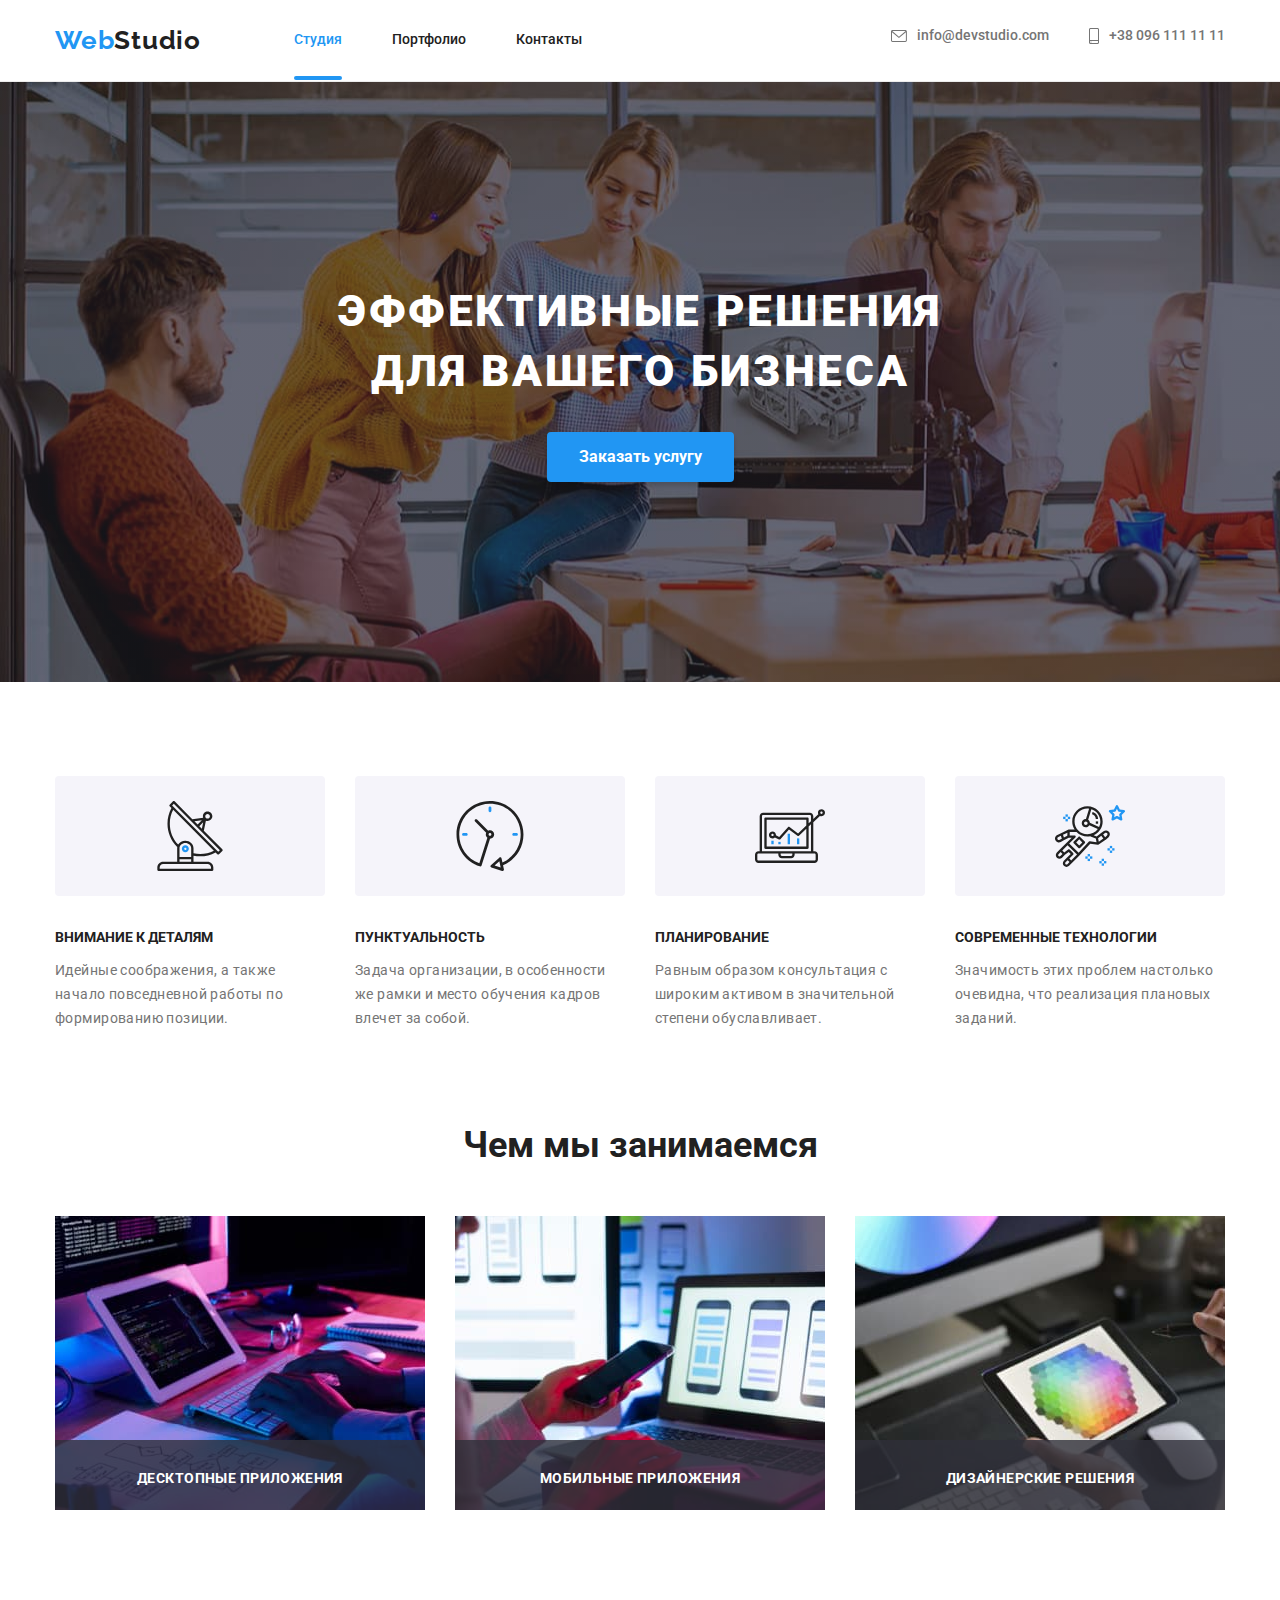
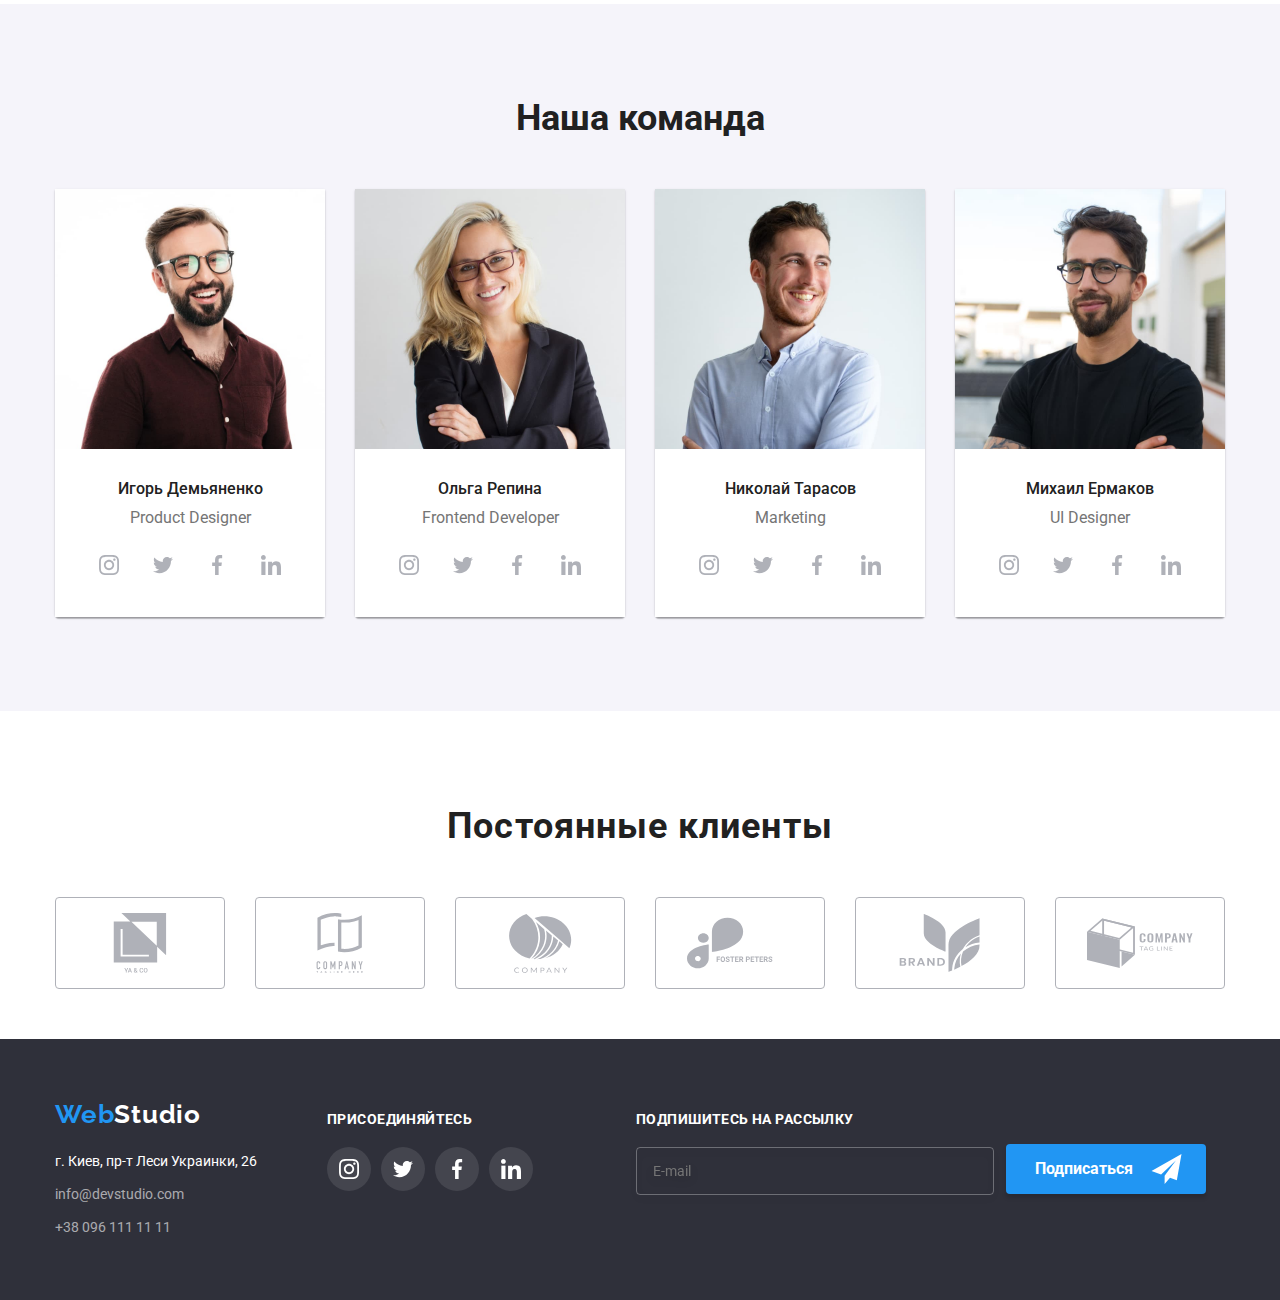
==== index.html @ 893a2a83 "hw6" ====
<!DOCTYPE html>
<html lang="ru">

<head>
    <meta charset="UTF-8">
    <meta http-equiv="X-UA-Compatible" content="IE=edge">
    <meta name="viewport" content="width=device-width, initial-scale=1.0">
    <title>Document</title>
    <link rel="preconnect" href="https://fonts.gstatic.com">
    <link
        href="https://fonts.googleapis.com/css2?family=Raleway:wght@700&family=Roboto:wght@400;500;700;900&display=swap"
        rel="stylesheet">
    <link rel="stylesheet" href="https://cdnjs.cloudflare.com/ajax/libs/modern-normalize/1.1.0/modern-normalize.css">
    <link rel="stylesheet" href="./css/styles.css">

</head>

<body>

    <header class=head-border>
        <div class="container">
            <nav class="nav">

                <a class="nav-logo" href="./index.html"><span class="logo-web">Web</span>Studio</a>

                <ul class="nav-list list">
                    <li class="nav-item"><a class="nav-link link active" href="./index.html">Студия</a></li>
                    <li class="nav-item"><a class="nav-link link" href="./portfolio.html">Портфолио</a></li>
                    <li class="nav-item"><a class="nav-link link" href="#">Контакты</a></li>
                </ul>
            </nav>
            <ul class="contact-list list">
                <li class="contact-item"><a class="nav-link link contact-link" href="mailto:info@devstudio.com">
                        <svg class=contact-list-icon width="16" height="12">
                            <use href="./images/sprite.svg#icon-envelope"></use>
                        </svg>
                        info@devstudio.com</a></li>
                <li class="contact-item"><a class="nav-link link contact-link" href="tel:+380961111111">
                        <svg class=contact-list-icon width="10" height="16">
                            <use href="./images/sprite.svg#icon-smartphone"></use>
                        </svg>
                        +38 096 111 11 11</a>
                </li>
            </ul>
        </div>
    </header>

    <main>
        <section class="hero-section ">

            <div class="hero-container">
                <h1 class="hero-title">Эффективные решения для вашего бизнеса</h1>
                <button type="button" data-modal-open class="btn order">Заказать услугу</button>

            </div>
        </section>


        <section class="container discription">

            <ul class="about-list list">
                <li class=feature-container>
                    <div class=feature>
                        <svg width="70" height="70">
                            <use href="./images/sprite.svg#icon-antenna">
                            </use>
                        </svg>
                    </div>
                    <h3 class="about-title">Внимание к деталям</h3>
                    <p class="about-title-p">Идейные соображения, а также начало повседневной работы по формированию
                        позиции.</p>
                    </div>
                </li>
                <li class=feature-container>
                    <div class=feature>
                        <svg width="70" height="70">
                            <use href="./images/sprite.svg#icon-clock">
                            </use>
                        </svg>
                    </div>
                    <h3 class="about-title">Пунктуальность</h3>
                    <p class="about-title-p">Задача организации, в особенности же рамки и место обучения кадров
                        влечет за собой.</p>
                </li>
                <li class=feature-container>
                    <div class=feature>
                        <svg width="70" height="70">
                            <use href="./images/sprite.svg#icon-diagram">
                            </use>
                        </svg>
                    </div>
                    <h3 class="about-title">Планирование</h3>
                    <p class="about-title-p">Равным образом консультация с широким активом в значительной степени
                        обуславливает.</p>
                </li>
                <li class=feature-container>
                    <div class=feature>
                        <svg width="70" height="70">
                            <use href="./images/sprite.svg#icon-astronaut">
                            </use>
                        </svg>
                    </div>
                    <h3 class="about-title">Современные технологии</h3>
                    <p class="about-title-p">Значимость этих проблем настолько очевидна, что реализация плановых
                        заданий.</p>
                </li>

            </ul>

        </section>


        <section class="work-list container">

            <h2 class="about-work">Чем мы занимаемся</h2>

            <ul class="img-list  list">

                <li class=img-li>
                    <div class=about-work-div>
                    <img src="./images/our-work-1.jpg" alt="nice-image-with-computer" width="370">
                    <p class="about-work-disc"> Десктопные приложения</p>
                </div>    
                </li>

                <li class=img-li>
                    <div class=about-work-div>
                    <img src="./images/our-work-2.jpg" alt="nice-image-with-phone" width="370">
                    <p class="about-work-disc"> Мобильные приложения</p>
                </div>
                </li>

                <li class=img-li>
                    <div class=about-work-div>
                    <img src="./images/our-work-3.jpg" alt="nice-image-with-tablet" width="370">
                    <p class="about-work-disc"> Дизайнерские решения</p>
                </div></li>
            </ul>

        </section>

        <section class=team-section>
            <div class="container pad-top">
                <h2 class="our-team">Наша команда</h2>

                <ul class="team-list">
                    <li class="card list ">

                        <img src="./images/our-team-prod-design.jpg" alt="photo-prod-design" width="270">
                        <div class="employer-card">
                            <h3 class="employer">Игорь Демьяненко</h3>
                            <p class="employer-text">Product Designer</p>
                            <ul class="social-link-list list">
                                <li class="social-list-item">
                                    <a class=social-list-link href="">
                                        <svg class="social-list-icon" width="20" height="20">
                                            <use href="./images/sprite.svg#icon-instagram">
                                            </use>
                                        </svg></a>
                                </li>
                                <li class="social-list-item">
                                    <a href="" class=social-list-link>
                                        <svg class="social-list-icon" width="20" height="20">
                                            <use href="./images/sprite.svg#icon-twitter">
                                            </use>
                                        </svg></a>
                                </li>
                                <li class="social-list-item">
                                    <a href="" class=social-list-link>
                                        <svg class="social-list-icon" width="20" height="20">
                                            <use href="./images/sprite.svg#icon-facebook">
                                            </use>
                                        </svg></a>
                                </li>
                                <li class="social-list-item">
                                    <a href="" class=social-list-link>
                                        <svg class="social-list-icon" width="20" height="20">
                                            <use href="./images/sprite.svg#icon-linkedin">
                                            </use>
                                        </svg></a>
                                </li>

                            </ul>
                        </div>
                    </li>


                    <li class="card list"><img src="./images/our-team-frontend-dev.jpg" alt="photo-frontend-dev"
                            width="270">
                        <div class="employer-card">
                            <h3 class="employer">Ольга Репина</h3>
                            <p class="employer-text">Frontend Developer</p>
                            <ul class="social-link-list list">
                                <li class="social-list-item">
                                    <a class=social-list-link href="">
                                        <svg class="social-list-icon" width="20" height="20">
                                            <use href="./images/sprite.svg#icon-instagram">
                                            </use>
                                        </svg></a>
                                </li>
                                <li class="social-list-item">
                                    <a href="" class=social-list-link>
                                        <svg class="social-list-icon" width="20" height="20">
                                            <use href="./images/sprite.svg#icon-twitter">
                                            </use>
                                        </svg></a>
                                </li>
                                <li class="social-list-item">
                                    <a href="" class=social-list-link>
                                        <svg class="social-list-icon" width="20" height="20">
                                            <use href="./images/sprite.svg#icon-facebook">
                                            </use>
                                        </svg></a>
                                </li>
                                <li class="social-list-item">
                                    <a href="" class=social-list-link>
                                        <svg class="social-list-icon" width="20" height="20">
                                            <use href="./images/sprite.svg#icon-linkedin">
                                            </use>
                                        </svg></a>
                                </li>

                            </ul>
                        </div>
                    </li>


                    <li class="card list"><img src="./images/our-team-marketman.jpg" alt="photo-marketman" width="270">
                        <div class="employer-card">
                            <h3 class="employer">Николай Тарасов</h3>
                            <p class="employer-text">Marketing</p>
                            <ul class="social-link-list list">
                                <li class="social-list-item">
                                    <a class=social-list-link href="">
                                        <svg class="social-list-icon" width="20" height="20">
                                            <use href="./images/sprite.svg#icon-instagram">
                                            </use>
                                        </svg></a>
                                </li>
                                <li class="social-list-item">
                                    <a href="" class=social-list-link>
                                        <svg class="social-list-icon" width="20" height="20">
                                            <use href="./images/sprite.svg#icon-twitter">
                                            </use>
                                        </svg></a>
                                </li>
                                <li class="social-list-item">
                                    <a href="" class=social-list-link>
                                        <svg class="social-list-icon" width="20" height="20">
                                            <use href="./images/sprite.svg#icon-facebook">
                                            </use>
                                        </svg></a>
                                </li>
                                <li class="social-list-item">
                                    <a href="" class=social-list-link>
                                        <svg class="social-list-icon" width="20" height="20">
                                            <use href="./images/sprite.svg#icon-linkedin">
                                            </use>
                                        </svg></a>
                                </li>

                            </ul>
                        </div>
                    </li>

                    <li class="card list"><img src="./images/our-team-Ul-design.jpg" alt="photo-Ul-design" width="270">
                        <div class="employer-card">
                            <h3 class="employer">Михаил Ермаков</h3>
                            <p class="employer-text">UI Designer</p>
                            <ul class="social-link-list list">
                                <li class="social-list-item">
                                    <a class=social-list-link href="">
                                        <svg class="social-list-icon" width="20" height="20">
                                            <use href="./images/sprite.svg#icon-instagram">
                                            </use>
                                        </svg></a>
                                </li>
                                <li class="social-list-item">
                                    <a href="" class=social-list-link>
                                        <svg class="social-list-icon" width="20" height="20">
                                            <use href="./images/sprite.svg#icon-twitter">
                                            </use>
                                        </svg></a>
                                </li>
                                <li class="social-list-item">
                                    <a href="" class=social-list-link>
                                        <svg class="social-list-icon" width="20" height="20">
                                            <use href="./images/sprite.svg#icon-facebook">
                                            </use>
                                        </svg></a>
                                </li>
                                <li class="social-list-item">
                                    <a href="" class=social-list-link>
                                        <svg class="social-list-icon" width="20" height="20">
                                            <use href="./images/sprite.svg#icon-linkedin">
                                            </use>
                                        </svg></a>
                                </li>

                            </ul>
                        </div>
                    </li>

                </ul>

            </div>
        </section>
        <section class="clients container">
            <h2 class="clients-title">Постоянные клиенты</h2>
            <ul class="clients-link-list list">
                <li class="clients-list-item">
                    <a href="" class="clients-list-link link">
                        <svg class="clients-list-icon" width="106" height="60">
                            <use href="./images/sprite.svg#icon-group">
                            </use>
                        </svg></a>
                </li>
                <li class="clients-list-item">
                    <a href="" class="clients-list-link link">
                        <svg class="clients-list-icon" width="106" height="60">
                            <use href="./images/sprite.svg#icon-group-1">
                            </use>
                        </svg></a>
                </li>
                <li class="clients-list-item">
                    <a href="" class="clients-list-link link">
                        <svg class="clients-list-icon" width="106" height="60">
                            <use href="./images/sprite.svg#icon-group-2">
                            </use>
                        </svg></a>
                </li>
                <li class="clients-list-item">
                    <a href="" class="clients-list-link link">
                        <svg class="clients-list-icon" width="106" height="60">
                            <use href="./images/sprite.svg#icon-group-3">
                            </use>
                        </svg></a>
                </li>
                <li class="clients-list-item">
                    <a href="" class="clients-list-link link">
                        <svg class="clients-list-icon" width="106" height="60">
                            <use href="./images/sprite.svg#icon-group-4">
                            </use>
                        </svg></a>
                </li>
                <li class="clients-list-item">
                    <a href="" class="clients-list-link link">
                        <svg class="clients-list-icon" width="106" height="60">
                            <use href="./images/sprite.svg#icon-group-5">
                            </use>
                        </svg></a>
                </li>



            </ul>


        </section>
    </main>

    <footer class="footer-color">
        <div class="container footer-container">
            <div class=div-footer>
                <address>
                    <a class="footer-logo" href="./index.html"><span class="logo-web">Web</span>Studio</a>
                    <p class="contacts-mar adress">г. Киев, пр-т Леси Украинки, 26</p>
                    <a class="link-footer" href="mailto:info@devstudio.com">
                        <p class=contacts-mar>info@devstudio.com</p>
                    </a>
                    <a class=" link-footer" href="tel:+380961111111">
                        <p>+38 096 111 11 11</p>
                    </a>

                </address>

                <div class=join-list>
                    <p class=join>присоединяйтесь</p>
                    <ul class="our-social-link-list list">
                        <li class="our-social-list-item">
                            <a class="social-list-link our-social-list-link" href="">
                                <svg class="social-list-icon-wite" width="20" height="20">
                                    <use href="./images/sprite.svg#icon-instagram">
                                    </use>
                                </svg></a>
                        </li>
                        <li class="our-social-list-item">
                            <a href="" class="social-list-link our-social-list-link">
                                <svg class="social-list-icon-wite" width="20" height="20">
                                    <use href="./images/sprite.svg#icon-twitter">
                                    </use>
                                </svg></a>
                        </li>
                        <li class="our-social-list-item">
                            <a href="" class="social-list-link our-social-list-link">
                                <svg class="social-list-icon-wite" width="20" height="20">
                                    <use href="./images/sprite.svg#icon-facebook">
                                    </use>
                                </svg></a>
                        </li>
                        <li class="our-social-list-item">
                            <a href="" class="social-list-link our-social-list-link">
                                <svg class="social-list-icon-wite" width="20" height="20">
                                    <use href="./images/sprite.svg#icon-linkedin">
                                    </use>
                                </svg></a>
                        </li>
                </div>
                <div class=footer-form-container>
                    <div class="join-spam">
                        <p class="join ">Подпишитесь на рассылку</p>
                        <input type="mail" name="user-mail" class="footer-form-input" required
                        pattern="" title="" placeholder="E-mail">
                       
                    </div>
                    <div>
                <button type="button" class="spam-btn">Подписаться <svg class="footer-form-telegram" width="" height="">
                    <use href="./images/sprite.svg#icon-telegram">
                    </use>
                </svg></button>
            </div>
            </div>


    </footer>

    <div class="backdrop is-hidden" data-modal>
        <div class="modal">
            <button type="button" class="close-btn" data-modal-close>
                <svg class="btn-close" width="18" height="18">
                <use href="./images/sprite.svg#icon-close"></use> 
            </svg>
            </button>   
            <form action="#" class="modal-form">
                <b class="modal-form-head">Оставьте свои данные, мы вам перезвоним</b>
                <label class="modal-form-field">
                    Имя
                    <span class="modal-form-input-wrapper">
                        <input type="text" name="user-name" class="modal-form-input" required minlength="2"
                            pattern="[a-zA-Zа-яёА-ЯЁ]+" placeholder=" ">
                            <svg class="modal-form-icon" width="18" height="18">
                                <use href="./images/sprite.svg#icon-person">
                                </use>
                            </svg>
                    </span>
                </label>
                <label class="modal-form-field">
                    Телефон
                    <span class="modal-form-input-wrapper">
                        <input type="tel" name="user-phone" class="modal-form-input" required
                            pattern="[0-9]{3}-[0-9]{3}-[0-9]{2}-[0-9]{2}" title="096-111-11-11" placeholder=" ">
                            <svg class="modal-form-icon" width="18" height="18">
                                <use href="./images/sprite.svg#icon-phone">
                                </use>
                            </svg>
                    </span>
                </label>
                <label class="modal-form-field">
                    Почта
                    <span class="modal-form-input-wrapper">
                        <input type="tel" name="user-phone" class="modal-form-input" required
                            pattern="[0-9]{3}-[0-9]{3}-[0-9]{2}-[0-9]{2}" title="044-000-00-00" placeholder=" ">
                            <svg class="modal-form-icon" width="18" height="18">
                                <use href="./images/sprite.svg#icon-email">
                                </use>
                            </svg>
                    </span>
                </label>
                <label class="modal-form-field">
                    Комментарий
                    <textarea name="user-message" class="modal-form-message" placeholder="Введите текст"></textarea>
                </label>

                <div class="modal-form-checkbox-wrapper">
                        <input type="checkbox" name="user-policy" id="user-policy" class="modal-form-checkbox visually-hidden!" required>
                        <svg class="modal-form-icon-checkbox" width="16" height="15">
                            <use href="./images/sprite.svg#icon-icon-vector"></use></svg>
                        <label for="user-policy" class="modal-form-policy-label">Соглашаюсь с рассылкой и принимаю&nbsp;
                            <a class="modal-form-policy-link" href="">Условия договора</a></label>
                </div>
                <button type="submit" class="modal-form-btn">Отправить</button>
            </form>
            
            
            

        </div>
    </div>
    
    <script src="./js/modal.js"></script>

</body>

</html>
---- css/styles.css ----
:root {
  --color-black: #212121;
  --color-blue: #2196f3;
  --color-grey: #757575;
  --color-white: #ffffff;
  --color-innative-btn: #f5f4fa;
}
h1,
h2,
h3,
h4,
h5,
h6,
p,
ul,
ol {
  margin-bottom: 0;
  margin-top: 0;
  padding: 0;
}
.visually-hidden {
  position: absolute !important;
  clip: rect(1px 1px 1px 1px);
  clip: rect(1px, 1px, 1px, 1px);
  padding: 0 !important;
  border: 0 !important;
  height: 1px !important;
  width: 1px !important;
  overflow: hidden;
}

body {
  background-color: var(--color-white);
  color: var(--color-grey);
  font-family: Roboto, Arial, Helvetica, sans-serif;
  font-style: normal;
  font-weight: 400;
  font-size: 14px;
  line-height: 1.14;
}
img {
  display: block;
}
.container {
  width: 1200px;
  padding-left: 15px;
  padding-right: 15px;
  margin-left: auto;
  margin-right: auto;
  /* align-items: center; */
}
.list {
  list-style: none;
}
.pad-top {
  padding-top: 94px;
  padding-bottom: 94px;
}

.link:hover,
.link:focus {
  color: var(--color-blue);
}
.head-border {
  border-bottom: 1px solid #ececec;
}
/*  header */

.nav,
header > .container,
.selectors {
  display: flex;
  flex-wrap: wrap;
  align-items: center;
}
.img-list {
  margin-top: -30px;
  margin-left: -30px;
  display: flex;
  flex-wrap: wrap;
}
.img-li {
  flex-basis: calc((100% - 90px) / 3);
  margin-top: 30px;
  margin-left: 30px;
}
.nav-link {
  padding-top: 25px;
  padding-bottom: 33px;
}

/* logo */
.nav-logo {
  padding-top: 25px;
  padding-bottom: 25px;
  font-family: Raleway;
  font-weight: 700;
  font-size: 26px;
  line-height: 1.19;
  letter-spacing: 0.03em;
  text-decoration: none;
  color: var(--color-black);
  margin-right: 93px;
}
.logo-web {
  color: var(--color-blue);
}
/* /logo */

/* header */

.nav-list {
  font-weight: 500;
  display: flex;
  align-items: center;
}
.nav-item:not(:last-child) {
  margin-right: 50px;
}
.link {
  text-decoration: none;
  color: var(--color-black);
  transition: color 250ms cubic-bezier(0.4, 0, 0.2, 1);
}
.active {
  color: var(--color-blue);
  position: relative;
}
.active:after {
  content: "";
  display: block;
  position: absolute;
  width: 100%;
  height: 4px;
  left: 0;
  bottom: 0;
  background-color: var(--color-blue);
  display: inline-block;
  border-radius: 2px;
  margin: 0;
  padding: 0;
}
.contact-list {
  display: flex;
  margin-left: auto;
}
.contact-item:not(:last-child) {
  margin-right: 40px;
}
.contact-link {
  display: flex;
  align-items: center;
  justify-content: flex-end;
  font-weight: 500;
  color: var(--color-grey);
  transition: color 250ms cubic-bezier(0.4, 0, 0.2, 1);
}
.contact-list-icon {
  margin-right: 10px;
  fill: currentColor;
  transition: fill 250ms cubic-bezier(0.4, 0, 0.2, 1);
}
.contact-item:hover .contact-list-icon,
.contact-item:focus .contact-list-icon {
  fill: var(--color-blue);
}

/* /header */
/* hero */
.hero-container {
  max-width: 700px;
  margin-left: auto;
  margin-right: auto;
}
.hero-title {
  justify-content: center;
  font-weight: 900;
  font-size: 44px;
  line-height: 1.36;
  text-align: center;
  letter-spacing: 0.06em;
  text-transform: uppercase;
  color: var(--color-white);
}
.hero-section {
  background-color: #c4c4c4;
  display: flex;
  padding-top: 200px;
  padding-bottom: 200px;
  margin-left: auto;
  margin-right: auto;
  max-width: 1600px;
  background-image: linear-gradient(
      rgba(47, 48, 58, 0.4),
      rgba(47, 48, 58, 0.4)
    ),
    url("../images/bgi.jpeg");
}

/* hero btn */
.btn {
  background-color: var(--color-blue);
  color: var(--color-white);
  font-weight: 700;
  font-size: 16px;
  line-height: 1.87;
  border-radius: 4px;
  cursor: pointer;
  justify-content: center;
  margin-top: 30px;
}
.order {
  align-items: center;
  justify-content: center;
  display: block;
  margin-left: auto;
  margin-right: auto;
  padding: 10px 32px;
  box-shadow: 0px 4px 4px rgba(0, 0, 0, 0.15);
  border-radius: 4px;
  border: none;
  transition: color 250ms cubic-bezier(0.4, 0, 0.2, 1);
}
.order:focus,
.order:hover {
  color: var(--color-black);
  box-shadow: 0px 3px 1px rgba(0, 0, 0, 0.1), 0px 1px 2px rgba(0, 0, 0, 0.08),
    0px 2px 2px rgba(0, 0, 0, 0.12);
}
/* /hero btn */
/* about */
.feature {
  justify-content: center;
  align-items: center;
  width: 270px;
  height: 120px;
  display: flex;
  background-color: #f5f4fa;
  border-radius: 4px;
}

.about-list {
  display: flex;
  flex-direction: row;
  margin-top: -30px;
  margin-left: -30px;
}
.discription {
  padding-top: 94px;
  padding-bottom: 47px;
}
.about-list li {
  margin-left: 30px;
  margin-top: 30px;
  /* padding: 5px; */
  flex-basis: calc((100% - 120px) / 4);
}

.about-title {
  text-transform: uppercase;
  color: var(--color-black);
  font-size: 14px;
  line-height: 1.71;
  margin-bottom: 10px;
  padding-top: 30px;
}

.about-title-p {
  font-style: normal;
  font-weight: normal;
  font-size: 14px;
  line-height: 1.71;
  letter-spacing: 0.03em;
}
/* about work */
.about-work {
  font-weight: 700;
  color: var(--color-black);
  text-align: center;
  font-size: 36px;
  margin-bottom: 50px;
}
.work-list {
  padding-bottom: 94px;
  padding-top: 47px;
}
.about-work-div {
  position: relative;
}
.about-work-disc {
  background-color: rgba(47, 48, 58, 0.8);
  padding-top: 27px;
  display: block;
  position: absolute;
  height: 70px;
  width: 370px;
  left: 0px;
  bottom: 0px;
  right: 0px;
  font-weight: bold;
  font-size: 14px;
  line-height: 1.71;
  text-align: center;
  letter-spacing: 0.03em;
  text-transform: uppercase;
  color: #ffffff;
}
/* /about work */
/* team */
.team-section {
  background-color: #f5f4fa;
}
.our-team {
  font-weight: 700;
  color: var(--color-black);
  text-align: center;
  font-size: 36px;
  margin-bottom: 50px;
}

.team-list {
  display: flex;
  margin-top: -30px;
  margin-left: -30px;
}
.card {
  margin-left: 30px;
  margin-top: 30px;
  flex-basis: calc((100% - 120px) / 4);
  box-shadow: 0px 1px 3px rgba(0, 0, 0, 0.12), 0px 1px 1px rgba(0, 0, 0, 0.14),
    0px 2px 1px rgba(0, 0, 0, 0.2);
  border-radius: 0px 0px 4px 4px;
}

.employer {
  color: var(--color-black);
  font-weight: 500;
  text-align: center;
  font-size: 16px;
  line-height: 1.19;
  margin-bottom: 10px;
}
.employer-text {
  text-align: center;
  font-size: 16px;
  line-height: 1.19;
}
.employer-card {
  padding: 30px 32px;
  background-color: #fff;
}




/* footer*/




.footer-logo {
  color: var(--color-white);
  font-family: Raleway;
  font-weight: 700;
  font-size: 26px;
  line-height: 1.19;
  letter-spacing: 0.03em;
  text-decoration: none;
  margin-bottom: 20px;
  display: inline-block;
  font-style: normal;
}
.footer-color {
  background-color: #2f303a;
}
.div-footer {
  display: flex;
  flex-direction: row;
}
.footer-container {
  padding-top: 60px;
  padding-bottom: 60px;
}
.adress {
  font-style: normal;
  font-size: 14px;
  line-height: 1.71;
  color: var(--color-white);
}
.link-footer {
  text-decoration: none;
  color: rgba(255, 255, 255, 0.6);
  font-style: normal;
  font-size: 14px;
  line-height: 1.71;
  transition: color 250ms cubic-bezier(0.4, 0, 0.2, 1);
}
.link-footer:hover,
.link-footer:focus {
  color: var(--color-blue);
}
.footer-form-container{
  margin-top: 12px;
  margin-left: 93px;
  display: flex;
}
.footer-form-input{
  width: 358px;
  background-color: transparent;
  color:var(--color-white);
  padding-top: 15px;
  padding-bottom: 15px;
  padding-left: 16px;
  border: 1px solid rgba(255, 255, 255, 0.3);
box-sizing: border-box;
filter: drop-shadow(0px 4px 4px rgba(0, 0, 0, 0.15));
border-radius: 4px;
}
.spam-btn{
  margin-top: 33px;
  margin-left: 12px;
  height: 50px;
  width: 200px;
  padding-top: 10px;
  padding-bottom: 10px;
  padding-left: 29px;
  box-shadow: 0px 4px 4px rgba(0, 0, 0, 0.15);
  border-radius: 4px;
  border: none;
font-weight: bold;
font-size: 16px;
line-height: 1.87;
display: flex;
  color: var(--color-white);
  background-color: var(--color-blue);
  transition: color 250ms cubic-bezier(0.4, 0, 0.2, 1);
}


.btn-filter {
  background-color: var(--color-innative-btn);
  font-size: 16px;
  line-height: 1.62;
  letter-spacing: 0.03em;
  text-align: center;
  border-radius: 4px;
  border-color: transparent;
  padding: 6px 22px;
  font-weight: 500;
  font-size: 16px;
  line-height: 1.62;
  text-align: center;
  color: var(--color-black);
  font-family: Roboto;
  cursor: pointer;
  transition: color 250ms cubic-bezier(0.4, 0, 0.2, 1),
    background-color 250ms cubic-bezier(0.4, 0, 0.2, 1),
    box-shadow 250ms cubic-bezier(0.4, 0, 0.2, 1);
}
.btn-filter:hover,
.btn-filter:focus {
  color: var(--color-white);
  background-color: var(--color-blue);
  box-shadow: 0px 3px 1px rgba(0, 0, 0, 0.1), 0px 1px 2px rgba(0, 0, 0, 0.08),
    0px 2px 2px rgba(0, 0, 0, 0.12);
}
.galery-title {
  color: var(--color-black);
  font-weight: 700;
  font-size: 18px;
  line-height: 2;
}
.galery-text {
  color: var(--color-grey);
  font-size: 16px;
  line-height: 1.9;
}
/* portfolio */
.selectors {
  justify-content: center;
  margin-bottom: 50px;
}
.selectors > .list:not(:last-child) {
  margin-right: 8px;
}

/* tile */
.tile-list {
  display: flex;
  flex-wrap: wrap;
  margin-left: -30px;
  margin-top: -30px;
}

.title-li {
  display: block;
  flex-basis: calc((100% - 90px) / 3);
  margin-left: 30px;
  margin-top: 30px;
}
.title-li:hover,
.title-li:focus {
  box-shadow: 0px 3px 1px rgba(0, 0, 0, 0.1), 0px 1px 2px rgba(0, 0, 0, 0.08),
    0px 2px 2px rgba(0, 0, 0, 0.12);
  border-radius: 4px;
  border-color: transparent;
}

.galery-title {
  margin-bottom: 4px;
}
.about-galery-card {
  padding: 63px 24px;
  font-family: Roboto;
  font-style: normal;
  font-weight: normal;
  font-size: 18px;
  line-height: 1.56;
  letter-spacing: 0.03em;
  color: #ffffff;
  width: 100%;
  height: 100%;
  position: absolute;
  top: 0;
  left: 0;
  overflow: auto;
  background-color: rgba(33, 150, 243, 0.9);
  transform: translateY(100%);
  transition: transform 250ms cubic-bezier(0.4, 0, 0.2, 1);
}
.overlay {
  position: relative;
  overflow: hidden;
}
.link-al {
  display: block;
}
.link-al:hover .about-galery-card,
.link-al:focus .about-galery-card {
  transform: translateY(0%);
}

.gallery-card {
  padding: 20px 24px;
  background: #ffffff;
  border: 1px solid #eeeeee;
  box-sizing: border-box;
}
.contacts-mar {
  margin-bottom: 9px;
}
.social-link-list {
margin-top: 16px;
}
.social-list-link {
  display: flex;
  align-items: center;
  justify-content: center;
  width: 44px;
  height: 44px;
  border-radius: 50%;
  transition: background-color 250ms cubic-bezier(0.4, 0, 0.2, 1);
}
.social-link-list {
  justify-content: space-between;
  display: flex;
}
.social-list-link:hover,
.social-list-link:focus {
  background-color: var(--color-blue);
}
.social-list-icon {
  fill: #afb1b8;
  transition: fill 250ms cubic-bezier(0.4, 0, 0.2, 1);
}
.social-list-link:hover .social-list-icon,
.social-list-link:focus .social-list-icon {
  fill: var(--color-white);
}

.clients {
  padding-top: 94px;
  font-weight: 700;
  color: var(--color-black);
  text-align: center;
  font-size: 36px;
  padding-bottom: 50px;
  line-height: 42px;
  letter-spacing: 0.03em;
}
.clients-title {
  font-size: 36px;
}
.clients-link-list {
  justify-content: center;
  display: flex;
}
.clients-list-item:not(:last-child) {
  margin-right: 30px;
}
.clients-list-item {
  margin-top: 50px;
}
.clients-list-icon {
  padding: auto;
  fill: #afb1b8;
  transition: fill 250ms cubic-bezier(0.4, 0, 0.2, 1);
}
.clients-list-link {
  border: 1px solid #afb1b8;
  box-sizing: border-box;
  border-radius: 4px;
  width: 170px;
  height: 92px;
  display: flex;
  justify-content: center;
  align-items: center;
  transition: fill 250ms cubic-bezier(0.4, 0, 0.2, 1),
    border 250ms cubic-bezier(0.4, 0, 0.2, 1);
}

.clients-list-link:hover .clients-list-icon,
.clients-list-link:focus .clients-list-icon {
  fill: var(--color-blue);
}
.clients-list-link:hover,
.clients-list-link:focus {
  fill: var(--color-blue);
  border: 1px solid var(--color-blue);
}
.our-social-list-link {
  display: flex;
  flex-direction: row;
  align-items: center;
  justify-content: center;
  width: 44px;
  height: 44px;
  border-radius: 50%;
}
.social-list-icon-wite {
  fill: #fff;
}
.join-list {
  margin-top: 12px;
  margin-left: 70px;
}
.join {
  text-transform: uppercase;
  font-weight: bold;
  font-size: 14px;
  line-height: 16px;
  letter-spacing: 0.03em;
  margin-bottom: 20px;
  color: var(--color-white);
}
.our-social-link-list {
  display: flex;
  flex-direction: row;
}
.our-social-list-item {
  padding-right: 10px;
}
.our-social-list-link {
  display: flex;
  align-items: center;
  justify-content: center;
  width: 44px;
  height: 44px;
  border-radius: 50%;
  background: rgba(255, 255, 255, 0.1);
  transition: background 250ms cubic-bezier(0.4, 0, 0.2, 1);
}

/* modal-form */

.backdrop {
  position: fixed;
  top: 0;
  left: 0;
  right: 0;
  bottom: 0;
  z-index: 100;
  background-color: rgba(0, 0, 0, 0.5);
  transition: opacity 500ms cubic-bezier(0.4, 0, 0.2, 1), visibility 500ms cubic-bezier(0.4, 0, 0.2, 1);;
}
.modal {
  position: absolute;
  top: 50%;
  left: 50%;
  transform: translate(-50%, -50%);
  width: 528px;
  height: 580px;
  background-color: #ffffff;
  box-shadow: 0px 1px 3px rgba(0, 0, 0, 0.12), 0px 1px 1px rgba(0, 0, 0, 0.14),
    0px 2px 1px rgba(0, 0, 0, 0.2);
  border-radius: 4px;
  padding: 40px;
}
.close-btn {
  position: absolute;
  top: 8px;
  right: 8px;
  width: 30px;
  height: 30px;
  border-radius: 50%;
  border: 1px solid rgba(0, 0, 0, 0.1);
  background-color: transparent;
  cursor: pointer;
  padding: 0;
}
.btn-close {
  fill: black;
  justify-content: center;
  align-items: center;
  display: block;
  margin: auto;
  transition: fill 250ms cubic-bezier(0.4, 0, 0.2, 1);
}
.close-btn:hover .btn-close,
.close-btn:focus .btn-close {
  fill: var(--color-blue);
}

.is-hidden {
  opacity: 0;
  visibility: hidden;
  pointer-events: none;
}

.modal-form {
  display: flex;
  flex-direction: column;
}

.modal-form-head {
  font-size: 20px;
  line-height: 1.15;
  text-align: center;
  letter-spacing: 0.03em;
  color: var(--color-black);
  margin-bottom: 12px;
}

.modal-form-field {
  font-size: 12px;
  line-height: 1.2;
  color: var(--color-grey)
  letter-spacing: 0.01em;
  margin-bottom: 10px;
}

.modal-form-input-wrapper {
  position: relative;
  display: block;
  margin-top: 4px;
 
}

.modal-form-input {
  font-size: 16px;
  width: 100%;
  height: 40px;
  border: 1px solid rgba(33, 33, 33, 0.2);
  border-radius: 4px;
  padding-left: 42px;
  transition: border-color 250ms cubic-bezier(0.4, 0, 0.2, 1);
}

.modal-form-input:focus {
  outline: none;
  border-color: var(--color-blue);
}

.modal-form-icon {
  position: absolute;
  top: 50%;
  left: 12px;
  transform: translateY(-50%);
  display: block;
  width: 18px;
  height: 18px;
  fill: var(--color-black);
  transition: fill 250ms cubic-bezier(0.4, 0, 0.2, 1);
}

.modal-form-input:focus + .modal-form-icon {
  fill: var(--color-blue);
}

.modal-form-message {
  font-size: 16px;
  width: 100%;
  height: 120px;
  resize: none;
  border: 1px solid rgba(33, 33, 33, 0.2);
  border-radius: 4px;
  margin-top: 8px;
  padding: 12px 16px;
  transition: border-color 250ms cubic-bezier(0.4, 0, 0.2, 1);
}

.modal-form-message:focus {
  outline: none;
  border-color: var(--color-blue);
}

.modal-form-message::placeholder {
  color: var(--color-grey);
  opacity: 50%;
}

.modal-form-input:focus:not(:placeholder-shown):valid {
  border-color: green;
}

.modal-form-input:focus:not(:placeholder-shown):invalid {
  border-color: red;
}



.modal-form-policy-label {
  display: flex;
  align-items: center;
  font-size: 12px;
  margin-bottom: 20px;
}

.modal-form-policy-label::before {
  display: block;
  content: "";
  width: 18px;
  height: 18px;
  border: 1px solid rgba(33, 33, 33, 0.2);
  border-radius: 2px;
  cursor: pointer;
  margin-right: 10px;
  /* background-color: tomato; */
}
.modal-form-icon-checkbox{
    position: absolute;
    display: block;
    width: 18px;
    height: 18px;
    fill: var(--color-black);
    transition: fill 250ms cubic-bezier(0.4, 0, 0.2, 1);
}
.modal-form-policy-link{
  color:var(--color-blue);
}
.modal-form-checkbox-wrapper {
  position: relative;
}

.modal-form-checkbox:checked ~ .modal-form-policy-label::before {
  background-color: var(--color-blue);
  fill: #fff;
}

.modal-form-checkbox:focus ~ .modal-form-policy-label::before {
outline: 2px solid blue;

}
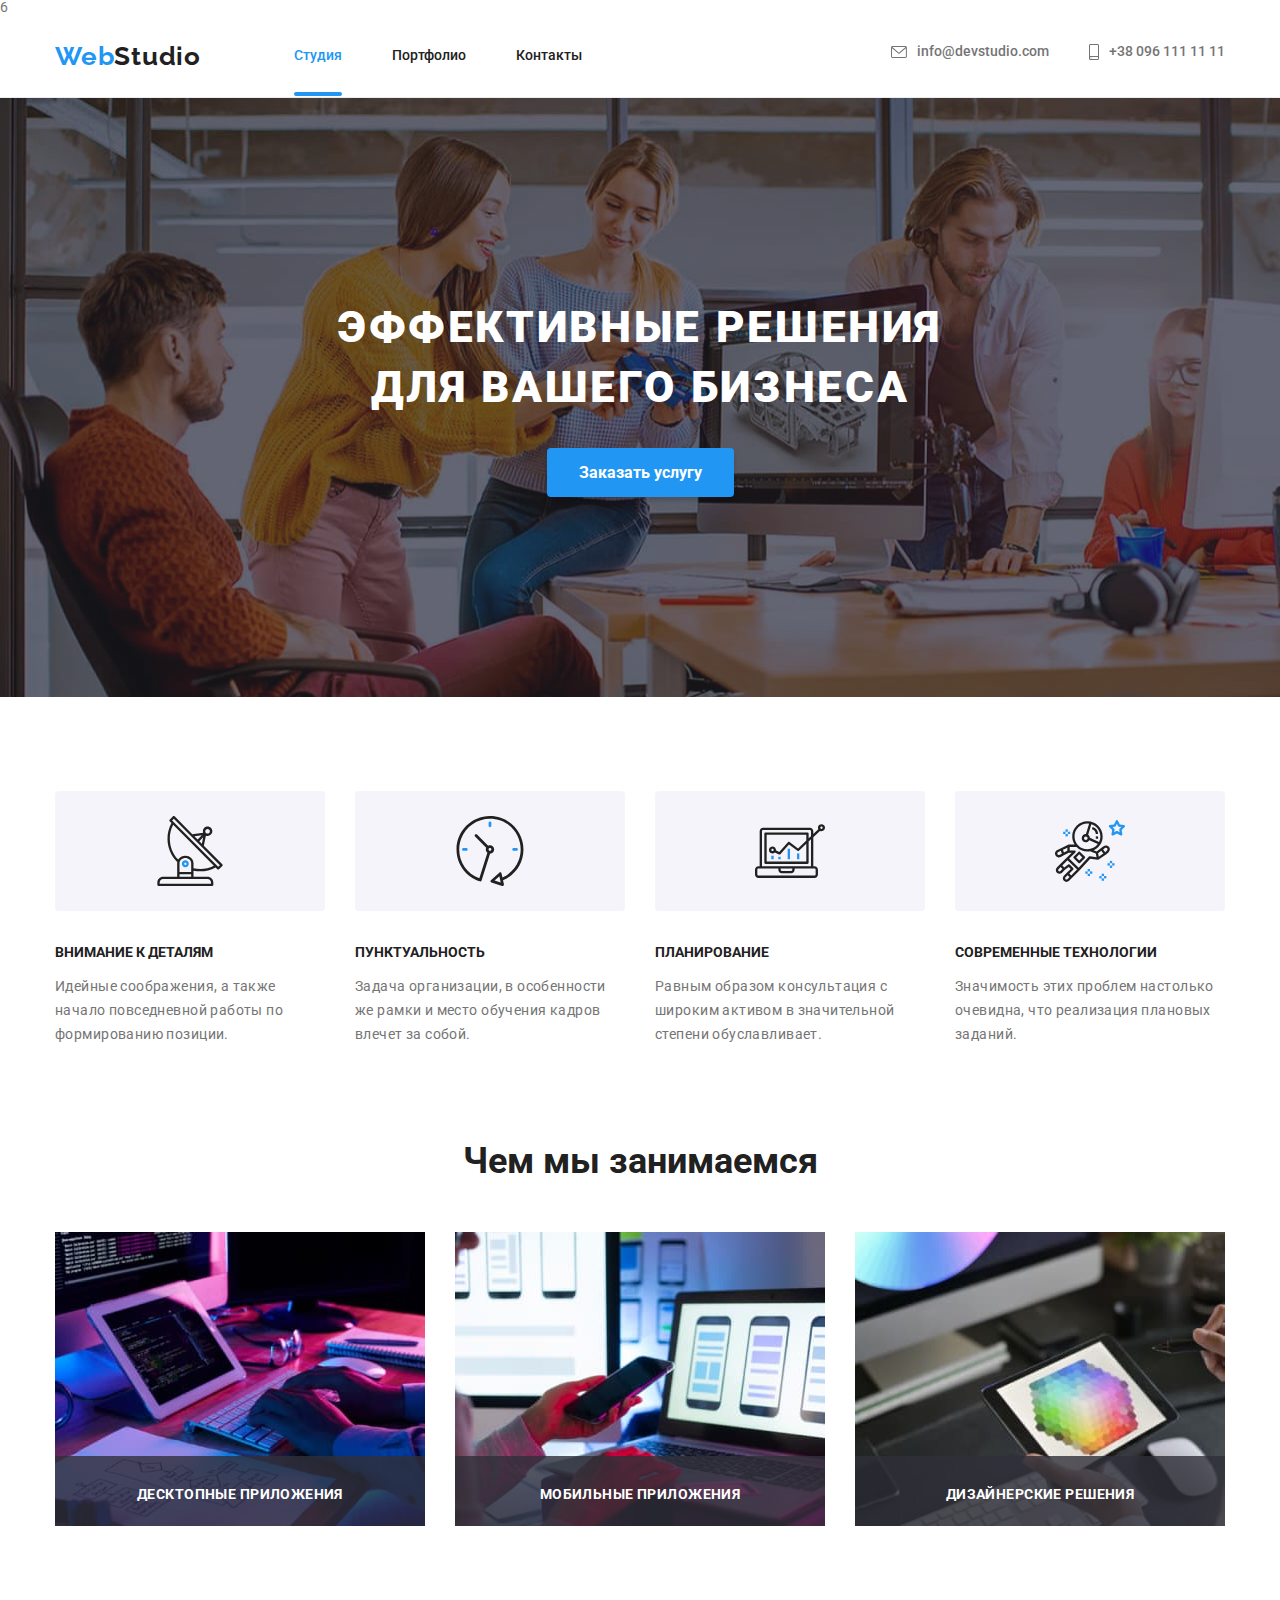
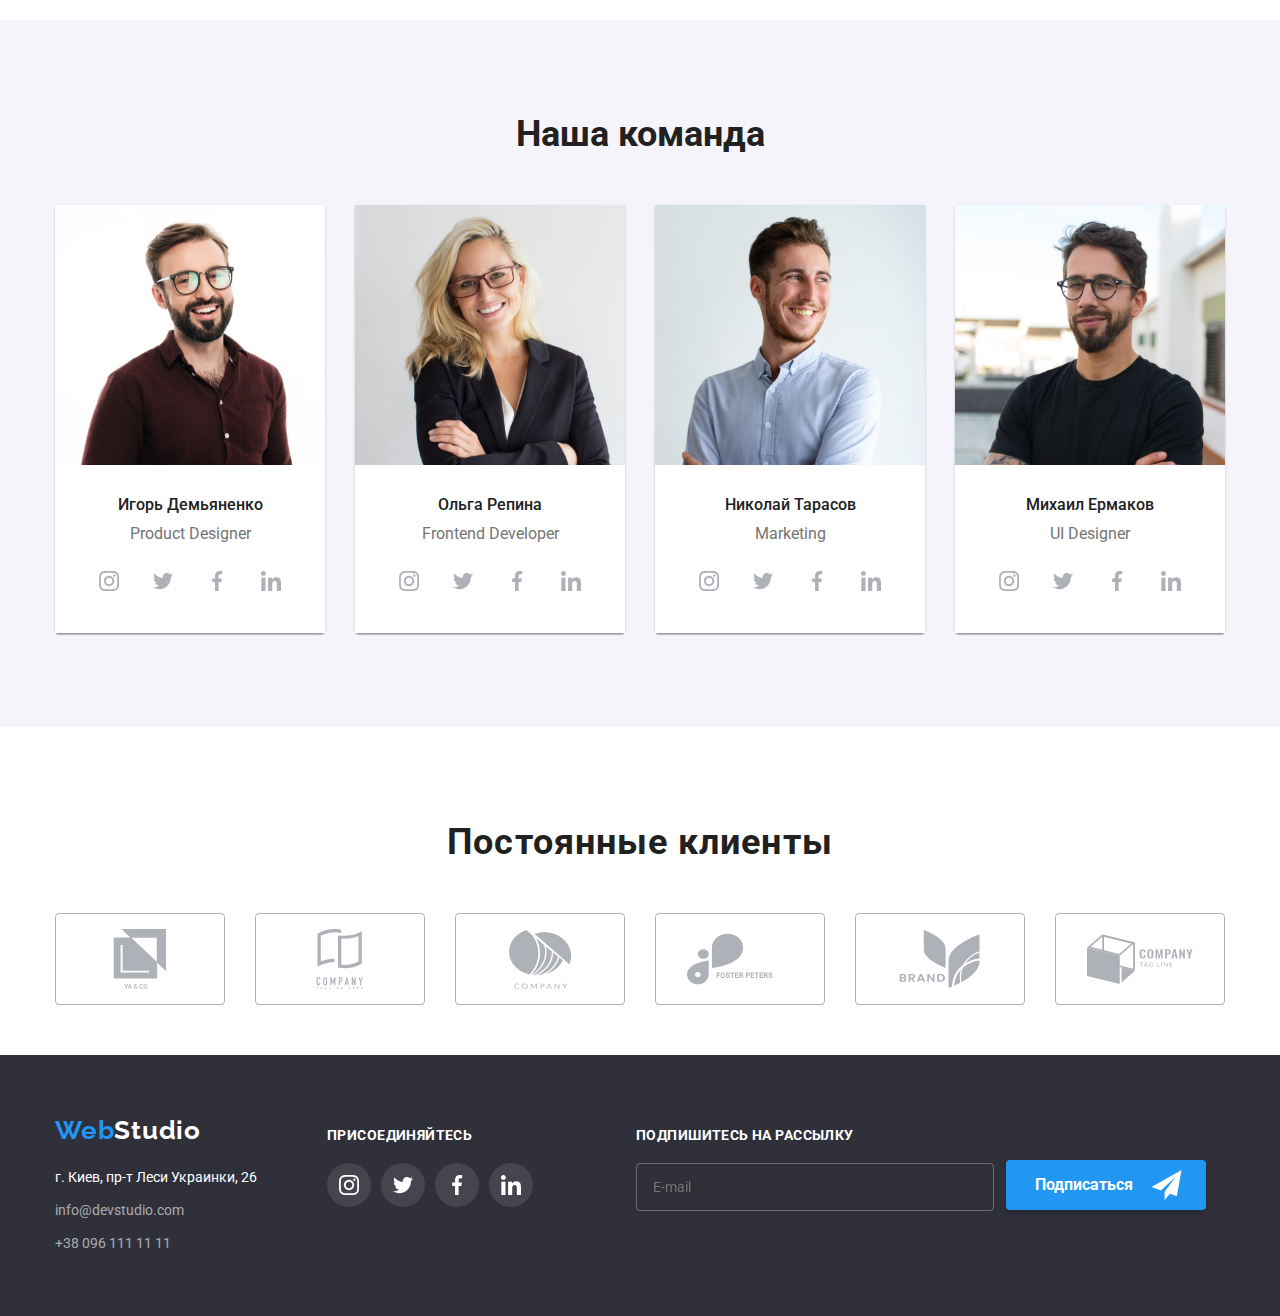
==== commit bda7b401: "hw6-1" ====
--- a/index.html
+++ b/index.html
@@ -1,4 +1,4 @@
-<!DOCTYPE html>
+6<!DOCTYPE html>
 <html lang="ru">
 
 <head>
@@ -458,8 +458,8 @@
                 <label class="modal-form-field">
                     Почта
                     <span class="modal-form-input-wrapper">
-                        <input type="tel" name="user-phone" class="modal-form-input" required
-                            pattern="[0-9]{3}-[0-9]{3}-[0-9]{2}-[0-9]{2}" title="044-000-00-00" placeholder=" ">
+                        <input type="mail" name="user-mail" class="modal-form-input" required
+                              title="user@mail.com" placeholder=" ">
                             <svg class="modal-form-icon" width="18" height="18">
                                 <use href="./images/sprite.svg#icon-email">
                                 </use>
@@ -472,17 +472,21 @@
                 </label>
 
                 <div class="modal-form-checkbox-wrapper">
-                        <input type="checkbox" name="user-policy" id="user-policy" class="modal-form-checkbox visually-hidden!" required>
-                        <svg class="modal-form-icon-checkbox" width="16" height="15">
-                            <use href="./images/sprite.svg#icon-icon-vector"></use></svg>
+
+                        <input type="checkbox" name="user-policy" id="user-policy" class="modal-form-checkbox visually-hidden" required>
+    
                         <label for="user-policy" class="modal-form-policy-label">Соглашаюсь с рассылкой и принимаю&nbsp;
-                            <a class="modal-form-policy-link" href="">Условия договора</a></label>
+                            <svg class="modal-form-icon-checkbox" width="16" height="15">
+                                <use href="./images/sprite.svg#icon-vector"></use></svg>
+                            <a class="modal-form-policy-link" href="">Условия договора</a>
+                        </label>
                 </div>
                 <button type="submit" class="modal-form-btn">Отправить</button>
             </form>
             
             
             
+            
 
         </div>
     </div>
--- a/css/styles.css
+++ b/css/styles.css
@@ -417,6 +417,8 @@
 border-radius: 4px;
 }
 .spam-btn{
+  fill:white;
+  cursor:pointer;
   margin-top: 33px;
   margin-left: 12px;
   height: 50px;
@@ -433,9 +435,18 @@
 display: flex;
   color: var(--color-white);
   background-color: var(--color-blue);
-  transition: color 250ms cubic-bezier(0.4, 0, 0.2, 1);
-}
-
+  transition: color 250ms cubic-bezier(0.4, 0, 0.2, 1),fill 250ms cubic-bezier(0.4, 0, 0.2, 1),background-color 250ms cubic-bezier(0.4, 0, 0.2, 1),
+  box-shadow 250ms cubic-bezier(0.4, 0, 0.2, 1);;
+}
+
+.spam-btn:hover,
+.spam-btn:focus {
+  fill:var(--color-blue);
+  color: var(--color-blue);
+  background-color: var(--color-innative-btn);
+  box-shadow: 0px 3px 1px rgba(0, 0, 0, 0.1), 0px 1px 2px rgba(0, 0, 0, 0.08),
+    0px 2px 2px rgba(0, 0, 0, 0.12);
+}
 
 .btn-filter {
   background-color: var(--color-innative-btn);
@@ -838,11 +849,12 @@
   /* background-color: tomato; */
 }
 .modal-form-icon-checkbox{
+  width: 17px;
+  height: 17px;
+  cursor: pointer;
     position: absolute;
     display: block;
-    width: 18px;
-    height: 18px;
-    fill: var(--color-black);
+    fill: white;
     transition: fill 250ms cubic-bezier(0.4, 0, 0.2, 1);
 }
 .modal-form-policy-link{
@@ -853,11 +865,38 @@
 }
 
 .modal-form-checkbox:checked ~ .modal-form-policy-label::before {
-  background-color: var(--color-blue);
-  fill: #fff;
+ background-color: var(--color-blue);
 }
 
 .modal-form-checkbox:focus ~ .modal-form-policy-label::before {
 outline: 2px solid blue;
 
-}+}
+.modal-form-btn{
+  font-weight: bold;
+font-size: 16px;
+  align-items: center;
+  justify-content: center;
+  display: block;
+  margin-left: auto;
+  margin-right: auto;
+  padding: 10px 32px;
+  color:var(--color-white);
+  background-color: var(--color-blue);
+  border-radius: 4px;
+  border: none;
+  letter-spacing: 0.06em;
+  transition: color 250ms cubic-bezier(0.4, 0, 0.2, 1);
+}
+.modal-form-btn:focus,
+.modal-form-btn:hover {
+  color: var(--color-black);
+  background-color: lightblue;
+  box-shadow: 0px 3px 1px rgba(0, 0, 0, 0.1), 0px 1px 2px rgba(0, 0, 0, 0.08),
+    0px 2px 2px rgba(0, 0, 0, 0.12);
+}
+
+
+
+
+
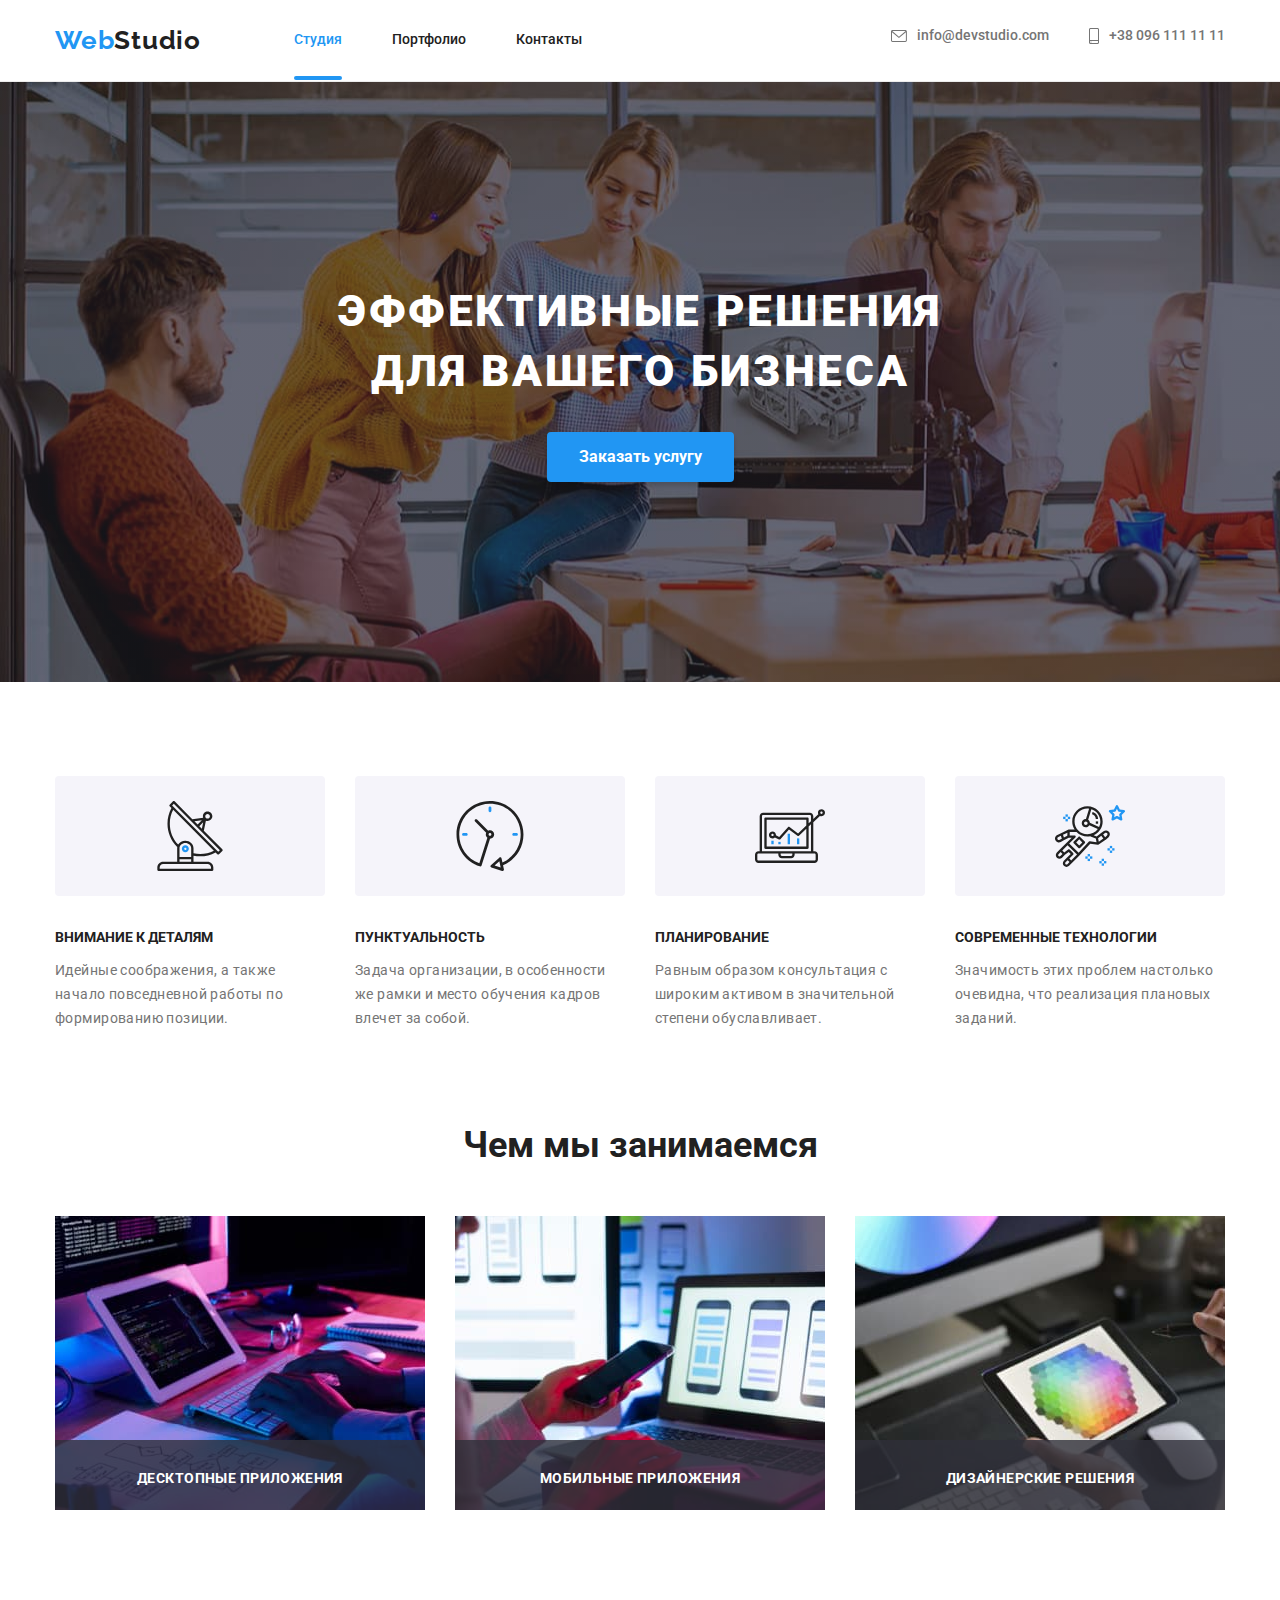
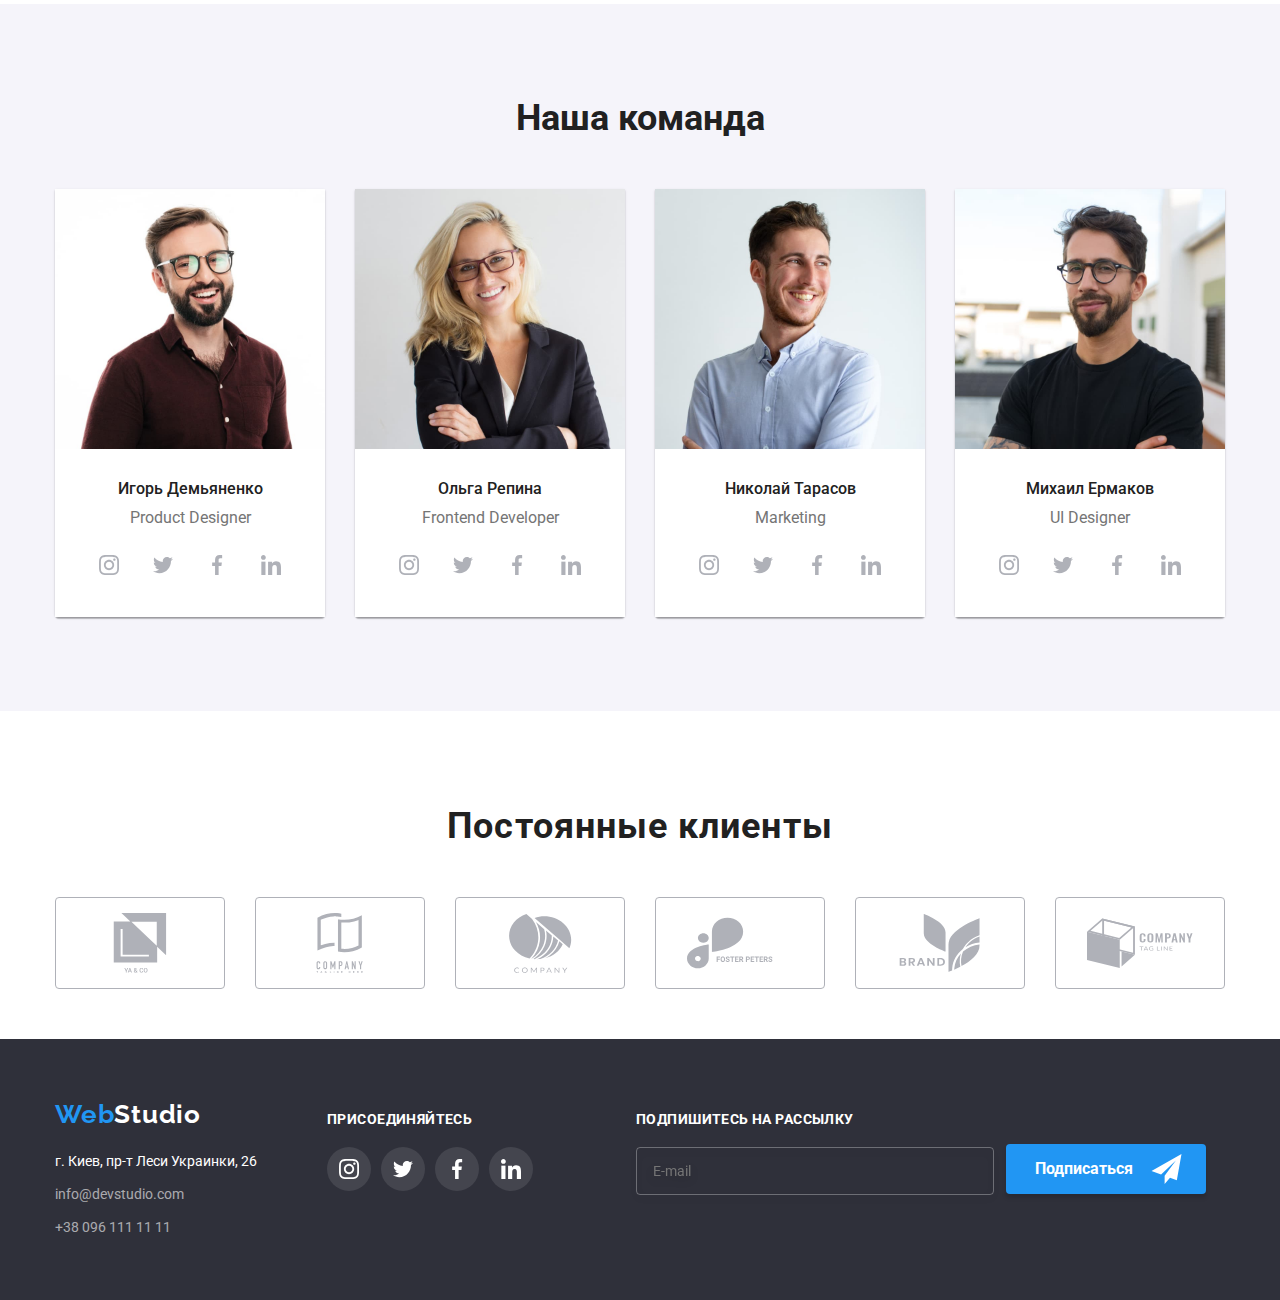
==== commit 845fb5c0: "Update index.html" ====
--- a/index.html
+++ b/index.html
@@ -1,4 +1,4 @@
-6<!DOCTYPE html>
+<!DOCTYPE html>
 <html lang="ru">
 
 <head>
--- a/css/styles.css
+++ b/css/styles.css
@@ -521,6 +521,7 @@
   margin-bottom: 4px;
 }
 .about-galery-card {
+  overflow-y:hidden;
   padding: 63px 24px;
   font-family: Roboto;
   font-style: normal;
@@ -534,7 +535,7 @@
   position: absolute;
   top: 0;
   left: 0;
-  overflow: auto;
+  /* overflow: auto; */
   background-color: rgba(33, 150, 243, 0.9);
   transform: translateY(100%);
   transition: transform 250ms cubic-bezier(0.4, 0, 0.2, 1);
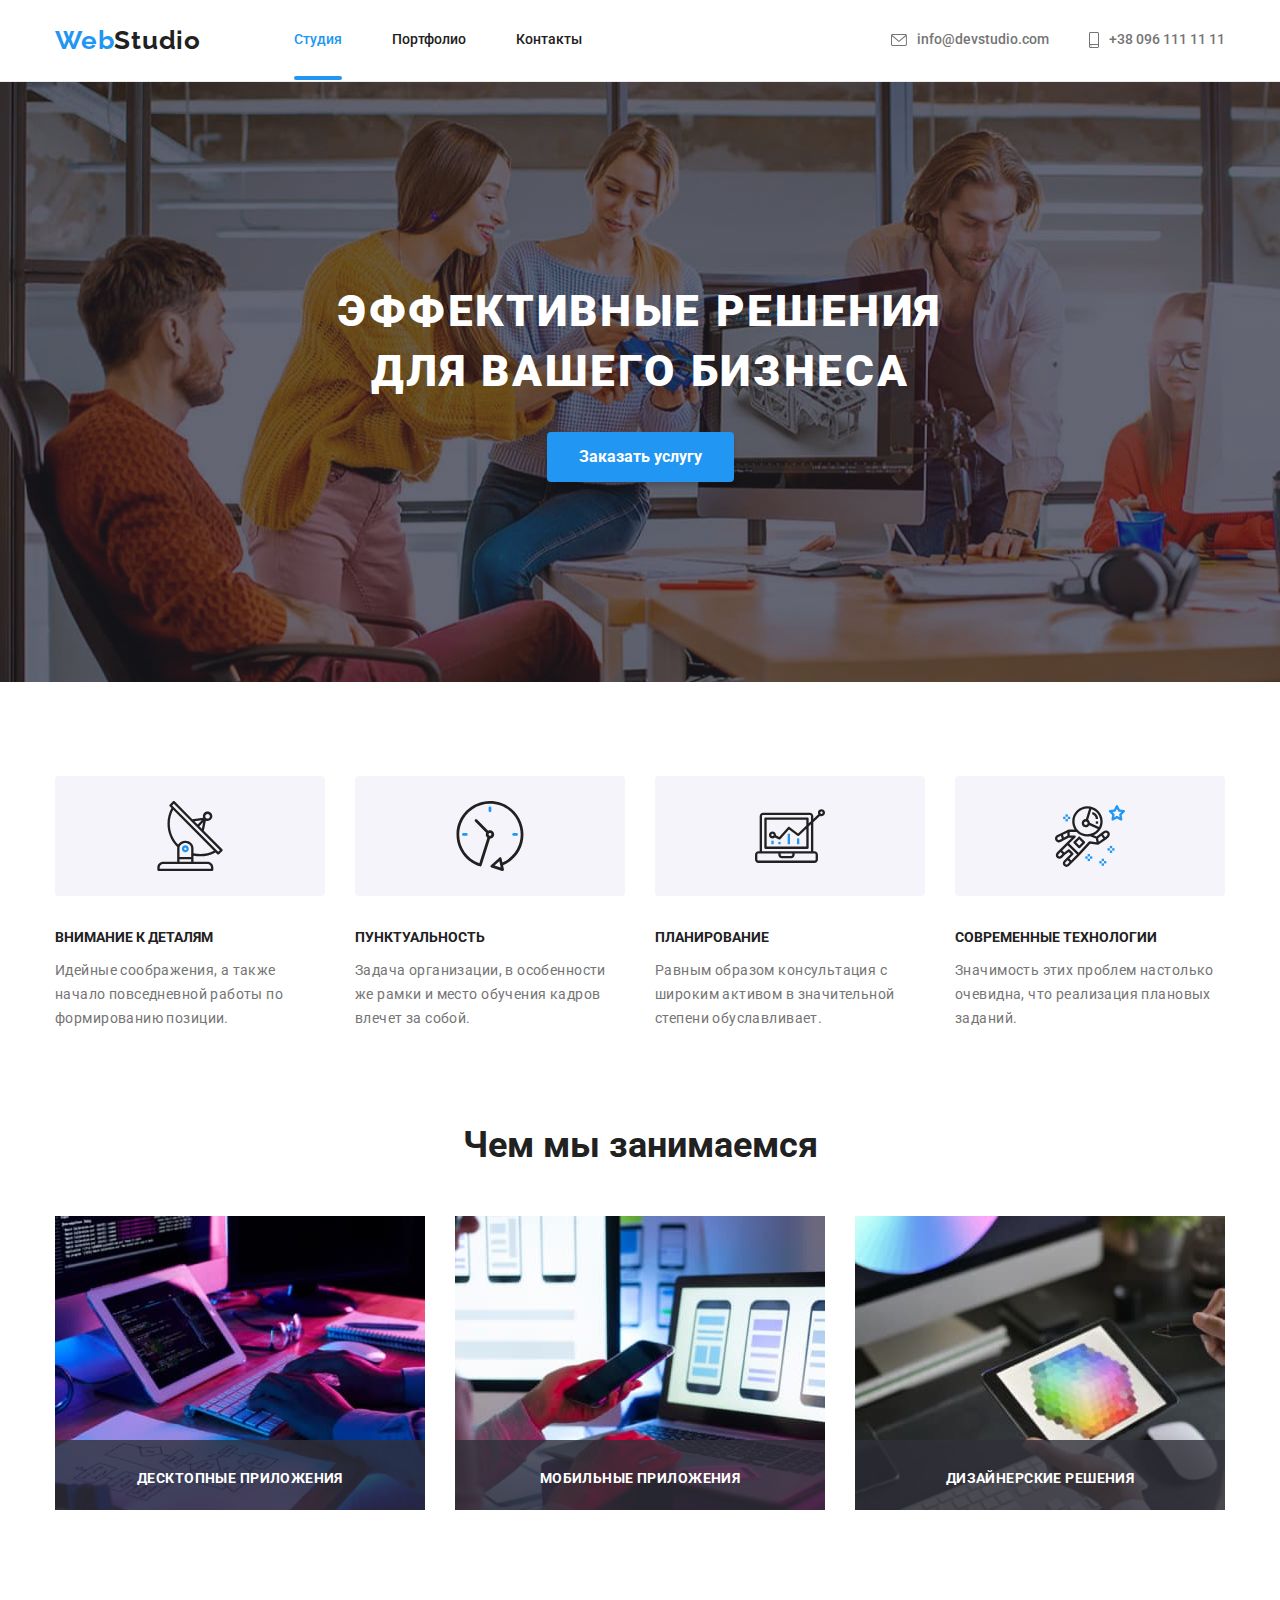
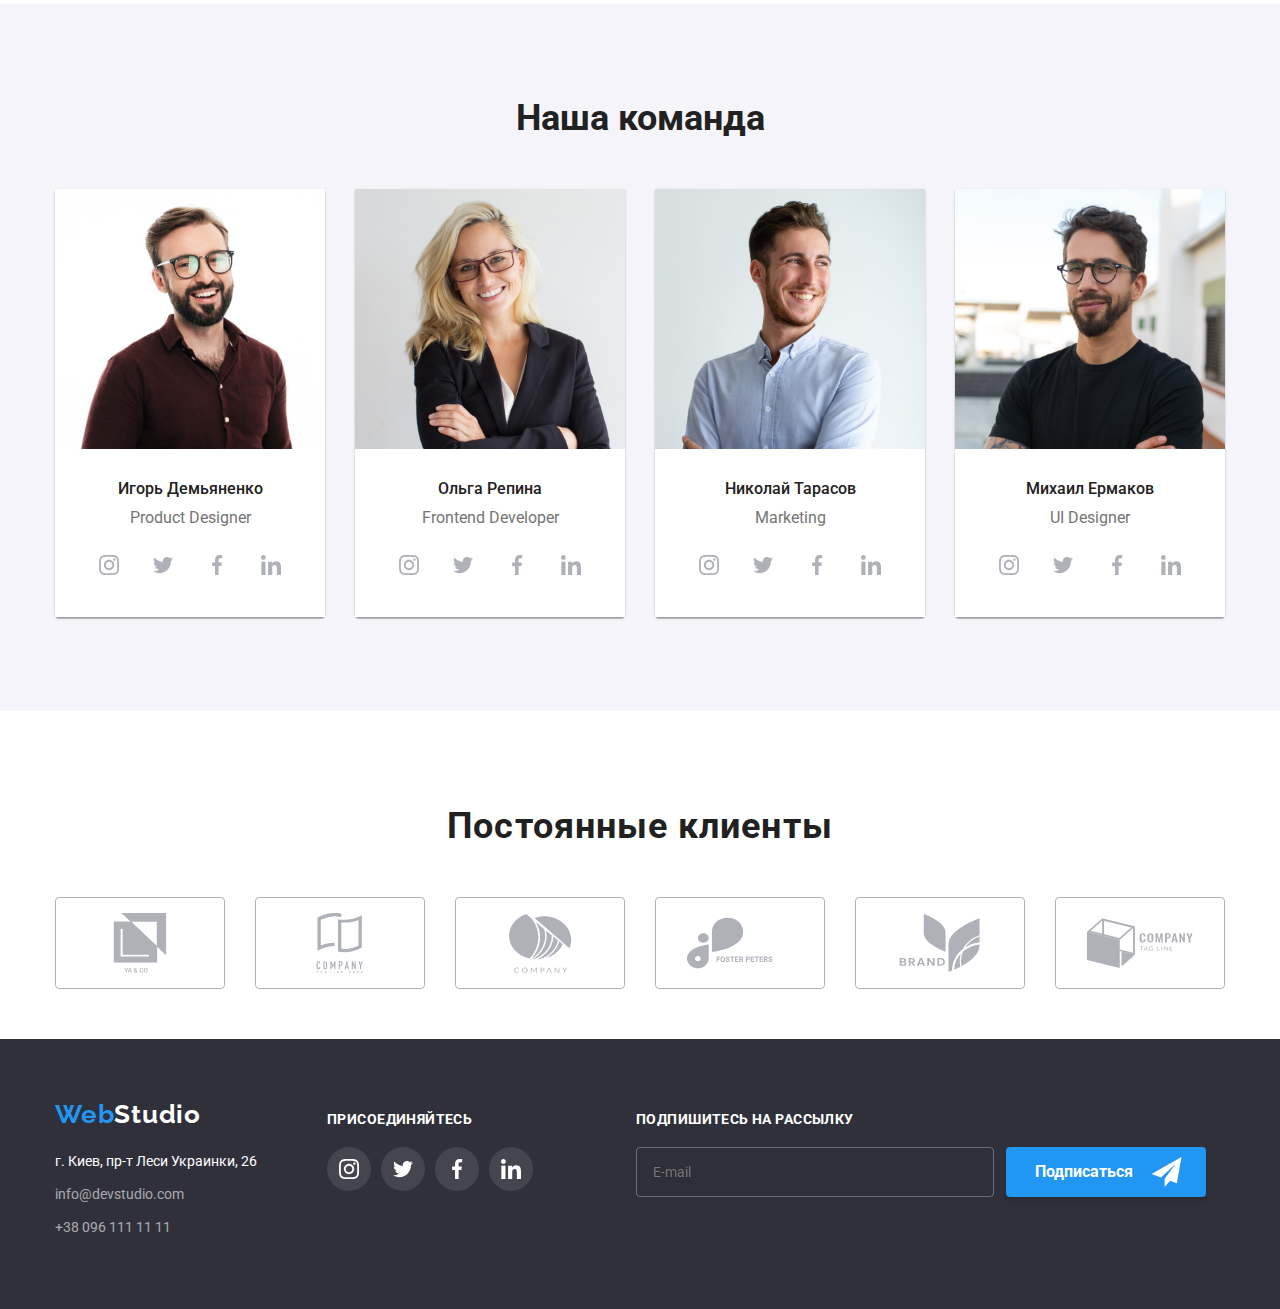
==== commit c66329fc: "hw7" ====
--- a/index.html
+++ b/index.html
@@ -11,7 +11,7 @@
         href="https://fonts.googleapis.com/css2?family=Raleway:wght@700&family=Roboto:wght@400;500;700;900&display=swap"
         rel="stylesheet">
     <link rel="stylesheet" href="https://cdnjs.cloudflare.com/ajax/libs/modern-normalize/1.1.0/modern-normalize.css">
-    <link rel="stylesheet" href="./css/styles.css">
+    <link rel="stylesheet" href="./css/main.css">
 
 </head>
 
@@ -21,7 +21,7 @@
         <div class="container">
             <nav class="nav">
 
-                <a class="nav-logo" href="./index.html"><span class="logo-web">Web</span>Studio</a>
+                <a class="logo" href="./index.html"><span class="logo__primary-color">Web</span>Studio</a>
 
                 <ul class="nav-list list">
                     <li class="nav-item"><a class="nav-link link active" href="./index.html">Студия</a></li>
@@ -29,14 +29,15 @@
                     <li class="nav-item"><a class="nav-link link" href="#">Контакты</a></li>
                 </ul>
             </nav>
+
             <ul class="contact-list list">
-                <li class="contact-item"><a class="nav-link link contact-link" href="mailto:info@devstudio.com">
-                        <svg class=contact-list-icon width="16" height="12">
+                <li class="contact-item"><a class="contact-link link" href="mailto:info@devstudio.com">
+                        <svg class=contact-icon width="16" height="12">
                             <use href="./images/sprite.svg#icon-envelope"></use>
                         </svg>
                         info@devstudio.com</a></li>
-                <li class="contact-item"><a class="nav-link link contact-link" href="tel:+380961111111">
-                        <svg class=contact-list-icon width="10" height="16">
+                <li class="contact-item"><a class="contact-link link" href="tel:+380961111111">
+                        <svg class=contact-icon width="10" height="16">
                             <use href="./images/sprite.svg#icon-smartphone"></use>
                         </svg>
                         +38 096 111 11 11</a>
@@ -56,52 +57,52 @@
         </section>
 
 
-        <section class="container discription">
-
-            <ul class="about-list list">
+        <section class="container feature">
+
+            <ul class="feature-list list">
                 <li class=feature-container>
-                    <div class=feature>
+                    <div class=feature__item>
                         <svg width="70" height="70">
                             <use href="./images/sprite.svg#icon-antenna">
                             </use>
                         </svg>
                     </div>
-                    <h3 class="about-title">Внимание к деталям</h3>
-                    <p class="about-title-p">Идейные соображения, а также начало повседневной работы по формированию
+                    <h3 class="feature-title">Внимание к деталям</h3>
+                    <p class="feature-text">Идейные соображения, а также начало повседневной работы по формированию
                         позиции.</p>
                     </div>
                 </li>
                 <li class=feature-container>
-                    <div class=feature>
+                    <div class=feature__item>
                         <svg width="70" height="70">
                             <use href="./images/sprite.svg#icon-clock">
                             </use>
                         </svg>
                     </div>
-                    <h3 class="about-title">Пунктуальность</h3>
-                    <p class="about-title-p">Задача организации, в особенности же рамки и место обучения кадров
+                    <h3 class="feature-title">Пунктуальность</h3>
+                    <p class="feature-text">Задача организации, в особенности же рамки и место обучения кадров
                         влечет за собой.</p>
                 </li>
                 <li class=feature-container>
-                    <div class=feature>
+                    <div class=feature__item>
                         <svg width="70" height="70">
                             <use href="./images/sprite.svg#icon-diagram">
                             </use>
                         </svg>
                     </div>
-                    <h3 class="about-title">Планирование</h3>
-                    <p class="about-title-p">Равным образом консультация с широким активом в значительной степени
+                    <h3 class="feature-title">Планирование</h3>
+                    <p class="feature-text">Равным образом консультация с широким активом в значительной степени
                         обуславливает.</p>
                 </li>
                 <li class=feature-container>
-                    <div class=feature>
+                    <div class=feature__item>
                         <svg width="70" height="70">
                             <use href="./images/sprite.svg#icon-astronaut">
                             </use>
                         </svg>
                     </div>
-                    <h3 class="about-title">Современные технологии</h3>
-                    <p class="about-title-p">Значимость этих проблем настолько очевидна, что реализация плановых
+                    <h3 class="feature-title">Современные технологии</h3>
+                    <p class="feature-text">Значимость этих проблем настолько очевидна, что реализация плановых
                         заданий.</p>
                 </li>
 
@@ -110,71 +111,103 @@
         </section>
 
 
-        <section class="work-list container">
-
-            <h2 class="about-work">Чем мы занимаемся</h2>
-
-            <ul class="img-list  list">
-
-                <li class=img-li>
-                    <div class=about-work-div>
-                    <img src="./images/our-work-1.jpg" alt="nice-image-with-computer" width="370">
-                    <p class="about-work-disc"> Десктопные приложения</p>
-                </div>    
-                </li>
-
-                <li class=img-li>
-                    <div class=about-work-div>
-                    <img src="./images/our-work-2.jpg" alt="nice-image-with-phone" width="370">
-                    <p class="about-work-disc"> Мобильные приложения</p>
-                </div>
-                </li>
-
-                <li class=img-li>
-                    <div class=about-work-div>
-                    <img src="./images/our-work-3.jpg" alt="nice-image-with-tablet" width="370">
-                    <p class="about-work-disc"> Дизайнерские решения</p>
-                </div></li>
+        <section class="advantages container"> 
+
+            <h2 class="advantages-title">Чем мы занимаемся</h2>
+
+            <ul class="advantages-list  list">
+
+                <li class=advantages-item>
+                    <img src="./images/our-work-1.jpg" alt="Компьютер" width="370">
+                    <p class="advantages-text"> Десктопные приложения</p>
+                </li>
+
+                <li class=advantages-item>
+                    <img src="./images/our-work-2.jpg" alt="Мобильный телефон" width="370">
+                    <p class="advantages-text"> Мобильные приложения</p>
+                </li>
+
+                <li class=advantages-item>
+                    <img src="./images/our-work-3.jpg" alt="Графический планшет" width="370">
+                    <p class="advantages-text"> Дизайнерские решения</p>
+            </li>
             </ul>
 
         </section>
 
-        <section class=team-section>
-            <div class="container pad-top">
-                <h2 class="our-team">Наша команда</h2>
-
-                <ul class="team-list">
-                    <li class="card list ">
+        <section class="team-section">
+            <div class=container>
+                <h2 class="team-section__title">Наша команда</h2>
+
+                <ul class="team-section__list">
+                    <li class="team-section__card list">
 
                         <img src="./images/our-team-prod-design.jpg" alt="photo-prod-design" width="270">
                         <div class="employer-card">
-                            <h3 class="employer">Игорь Демьяненко</h3>
+                            <h3 class="employer-name">Игорь Демьяненко</h3>
                             <p class="employer-text">Product Designer</p>
-                            <ul class="social-link-list list">
-                                <li class="social-list-item">
-                                    <a class=social-list-link href="">
-                                        <svg class="social-list-icon" width="20" height="20">
+                            <ul class="social-link__list list">
+                                <li class="social-link__item">
+                                    <a class=social-link__link href="">
+                                        <svg class="social-list__image" width="20" height="20">
                                             <use href="./images/sprite.svg#icon-instagram">
                                             </use>
                                         </svg></a>
                                 </li>
-                                <li class="social-list-item">
-                                    <a href="" class=social-list-link>
-                                        <svg class="social-list-icon" width="20" height="20">
+                                <li class="social-link__item">
+                                    <a href="" class=social-link__link>
+                                        <svg class="social-list__image" width="20" height="20">
                                             <use href="./images/sprite.svg#icon-twitter">
                                             </use>
                                         </svg></a>
                                 </li>
-                                <li class="social-list-item">
-                                    <a href="" class=social-list-link>
-                                        <svg class="social-list-icon" width="20" height="20">
+                                <li class="social-link__item">
+                                    <a href="" class=social-link__link>
+                                        <svg class="social-list__image" width="20" height="20">
                                             <use href="./images/sprite.svg#icon-facebook">
                                             </use>
                                         </svg></a>
                                 </li>
-                                <li class="social-list-item">
-                                    <a href="" class=social-list-link>
-                                        <svg class="social-list-icon" width="20" height="20">
+                                <li class="social-link__item">
+                                    <a href="" class=social-link__link>
+                                        <svg class="social-list__image" width="20" height="20">
+                                            <use href="./images/sprite.svg#icon-linkedin">
+                                            </use>
+                                        </svg></a>
+                                </li>
+                            </ul>
+                        </div>
+
+                    <li class="team-section__card list">
+                        <img src="./images/our-team-frontend-dev.jpg" alt="photo-frontend-dev" width="270">
+                        <div class="employer-card">
+                            <h3 class="employer-name">Ольга Репина</h3>
+                            <p class="employer-text">Frontend Developer</p>
+                            <ul class="social-link__list list">
+                                <li class="social-link__item">
+                                    <a class=social-link__link href="">
+                                        <svg class="social-list__image" width="20" height="20">
+                                            <use href="./images/sprite.svg#icon-instagram">
+                                            </use>
+                                        </svg></a>
+                                </li>
+                                <li class="social-link__item">
+                                    <a href="" class=social-link__link>
+                                        <svg class="social-list__image" width="20" height="20">
+                                            <use href="./images/sprite.svg#icon-twitter">
+                                            </use>
+                                        </svg></a>
+                                </li>
+                                <li class="social-link__item">
+                                    <a href="" class=social-link__link>
+                                        <svg class="social-list__image" width="20" height="20">
+                                            <use href="./images/sprite.svg#icon-facebook">
+                                            </use>
+                                        </svg></a>
+                                </li>
+                                <li class="social-link__item">
+                                    <a href="" class=social-link__link>
+                                        <svg class="social-list__image" width="20" height="20">
                                             <use href="./images/sprite.svg#icon-linkedin">
                                             </use>
                                         </svg></a>
@@ -185,36 +218,35 @@
                     </li>
 
 
-                    <li class="card list"><img src="./images/our-team-frontend-dev.jpg" alt="photo-frontend-dev"
-                            width="270">
+                    <li class="team-section__card list"><img src="./images/our-team-marketman.jpg" alt="photo-marketman" width="270">
                         <div class="employer-card">
-                            <h3 class="employer">Ольга Репина</h3>
-                            <p class="employer-text">Frontend Developer</p>
-                            <ul class="social-link-list list">
-                                <li class="social-list-item">
-                                    <a class=social-list-link href="">
-                                        <svg class="social-list-icon" width="20" height="20">
+                            <h3 class="employer-name">Николай Тарасов</h3>
+                            <p class="employer-text">Marketing</p>
+                            <ul class="social-link__list list">
+                                <li class="social-link__item">
+                                    <a class=social-link__link href="">
+                                        <svg class="social-list__image" width="20" height="20">
                                             <use href="./images/sprite.svg#icon-instagram">
                                             </use>
                                         </svg></a>
                                 </li>
-                                <li class="social-list-item">
-                                    <a href="" class=social-list-link>
-                                        <svg class="social-list-icon" width="20" height="20">
+                                <li class="social-link__item">
+                                    <a href="" class=social-link__link>
+                                        <svg class="social-list__image" width="20" height="20">
                                             <use href="./images/sprite.svg#icon-twitter">
                                             </use>
                                         </svg></a>
                                 </li>
-                                <li class="social-list-item">
-                                    <a href="" class=social-list-link>
-                                        <svg class="social-list-icon" width="20" height="20">
+                                <li class="social-link__item">
+                                    <a href="" class=social-link__link>
+                                        <svg class="social-list__image" width="20" height="20">
                                             <use href="./images/sprite.svg#icon-facebook">
                                             </use>
                                         </svg></a>
                                 </li>
-                                <li class="social-list-item">
-                                    <a href="" class=social-list-link>
-                                        <svg class="social-list-icon" width="20" height="20">
+                                <li class="social-link__item">
+                                    <a href="" class=social-link__link>
+                                        <svg class="social-list__image" width="20" height="20">
                                             <use href="./images/sprite.svg#icon-linkedin">
                                             </use>
                                         </svg></a>
@@ -224,36 +256,35 @@
                         </div>
                     </li>
 
-
-                    <li class="card list"><img src="./images/our-team-marketman.jpg" alt="photo-marketman" width="270">
+                    <li class="team-section__card list"><img src="./images/our-team-Ul-design.jpg" alt="photo-Ul-design" width="270">
                         <div class="employer-card">
-                            <h3 class="employer">Николай Тарасов</h3>
-                            <p class="employer-text">Marketing</p>
-                            <ul class="social-link-list list">
-                                <li class="social-list-item">
-                                    <a class=social-list-link href="">
-                                        <svg class="social-list-icon" width="20" height="20">
+                            <h3 class="employer-name">Михаил Ермаков</h3>
+                            <p class="employer-text">UI Designer</p>
+                            <ul class="social-link__list list">
+                                <li class="social-link__item">
+                                    <a class=social-link__link href="">
+                                        <svg class="social-list__image" width="20" height="20">
                                             <use href="./images/sprite.svg#icon-instagram">
                                             </use>
                                         </svg></a>
                                 </li>
-                                <li class="social-list-item">
-                                    <a href="" class=social-list-link>
-                                        <svg class="social-list-icon" width="20" height="20">
+                                <li class="social-link__item">
+                                    <a href="" class=social-link__link>
+                                        <svg class="social-list__image" width="20" height="20">
                                             <use href="./images/sprite.svg#icon-twitter">
                                             </use>
                                         </svg></a>
                                 </li>
-                                <li class="social-list-item">
-                                    <a href="" class=social-list-link>
-                                        <svg class="social-list-icon" width="20" height="20">
+                                <li class="social-link__item">
+                                    <a href="" class=social-link__link>
+                                        <svg class="social-list__image" width="20" height="20">
                                             <use href="./images/sprite.svg#icon-facebook">
                                             </use>
                                         </svg></a>
                                 </li>
-                                <li class="social-list-item">
-                                    <a href="" class=social-list-link>
-                                        <svg class="social-list-icon" width="20" height="20">
+                                <li class="social-link__item">
+                                    <a href="" class=social-link__link>
+                                        <svg class="social-list__image" width="20" height="20">
                                             <use href="./images/sprite.svg#icon-linkedin">
                                             </use>
                                         </svg></a>
@@ -263,89 +294,51 @@
                         </div>
                     </li>
 
-                    <li class="card list"><img src="./images/our-team-Ul-design.jpg" alt="photo-Ul-design" width="270">
-                        <div class="employer-card">
-                            <h3 class="employer">Михаил Ермаков</h3>
-                            <p class="employer-text">UI Designer</p>
-                            <ul class="social-link-list list">
-                                <li class="social-list-item">
-                                    <a class=social-list-link href="">
-                                        <svg class="social-list-icon" width="20" height="20">
-                                            <use href="./images/sprite.svg#icon-instagram">
-                                            </use>
-                                        </svg></a>
-                                </li>
-                                <li class="social-list-item">
-                                    <a href="" class=social-list-link>
-                                        <svg class="social-list-icon" width="20" height="20">
-                                            <use href="./images/sprite.svg#icon-twitter">
-                                            </use>
-                                        </svg></a>
-                                </li>
-                                <li class="social-list-item">
-                                    <a href="" class=social-list-link>
-                                        <svg class="social-list-icon" width="20" height="20">
-                                            <use href="./images/sprite.svg#icon-facebook">
-                                            </use>
-                                        </svg></a>
-                                </li>
-                                <li class="social-list-item">
-                                    <a href="" class=social-list-link>
-                                        <svg class="social-list-icon" width="20" height="20">
-                                            <use href="./images/sprite.svg#icon-linkedin">
-                                            </use>
-                                        </svg></a>
-                                </li>
-
-                            </ul>
-                        </div>
-                    </li>
-
                 </ul>
 
             </div>
         </section>
-        <section class="clients container">
+        <section class="clients-section container">
             <h2 class="clients-title">Постоянные клиенты</h2>
             <ul class="clients-link-list list">
-                <li class="clients-list-item">
-                    <a href="" class="clients-list-link link">
-                        <svg class="clients-list-icon" width="106" height="60">
+                <li class="clients__item">
+                    <a href="" class="clients__link link">
+                        <svg class="clients__icon" width="106" height="60">
                             <use href="./images/sprite.svg#icon-group">
                             </use>
                         </svg></a>
                 </li>
-                <li class="clients-list-item">
-                    <a href="" class="clients-list-link link">
-                        <svg class="clients-list-icon" width="106" height="60">
+                <li class="clients__item">
+                    <a href="" class="clients__link link">
+                        <svg class="clients__icon" width="106" height="60">
                             <use href="./images/sprite.svg#icon-group-1">
                             </use>
                         </svg></a>
                 </li>
-                <li class="clients-list-item">
-                    <a href="" class="clients-list-link link">
-                        <svg class="clients-list-icon" width="106" height="60">
+                <li class="clients__item">
+                    <a href="" class="clients__link link">
+                        <svg class="clients__icon" width="106" height="60">
                             <use href="./images/sprite.svg#icon-group-2">
                             </use>
                         </svg></a>
                 </li>
-                <li class="clients-list-item">
-                    <a href="" class="clients-list-link link">
-                        <svg class="clients-list-icon" width="106" height="60">
+                <li class="clients__item">
+                    <a href="" class="clients__link link">
+                        <svg class="clients__icon" width="106" height="60">
                             <use href="./images/sprite.svg#icon-group-3">
                             </use>
                         </svg></a>
                 </li>
-                <li class="clients-list-item">
-                    <a href="" class="clients-list-link link">
-                        <svg class="clients-list-icon" width="106" height="60">
+                <li class="clients__item">
+                    <a href="" class="clients__link link">
+                        <svg class="clients__icon" width="106" height="60">
                             <use href="./images/sprite.svg#icon-group-4">
                             </use>
                         </svg></a>
                 </li>
-                <li class="clients-list-item">
-                    <a href="" class="clients-list-link link">
-                        <svg class="clients-list-icon" width="106" height="60">
+                <li class="clients__item">
+                    <a href="" class="clients__link link">
+                        <svg class="clients__icon" width="106" height="60">
                             <use href="./images/sprite.svg#icon-group-5">
                             </use>
                         </svg></a>
@@ -355,70 +348,71 @@
 
             </ul>
 
-
+</div>
         </section>
     </main>
 
-    <footer class="footer-color">
-        <div class="container footer-container">
+    <footer class="footer-section">
+        <div class="footer-container">
             <div class=div-footer>
+                <div>
+                <a class="footer-logo" href="./index.html"><span class="logo__primary-color">Web</span>Studio</a>
+
                 <address>
-                    <a class="footer-logo" href="./index.html"><span class="logo-web">Web</span>Studio</a>
-                    <p class="contacts-mar adress">г. Киев, пр-т Леси Украинки, 26</p>
-                    <a class="link-footer" href="mailto:info@devstudio.com">
-                        <p class=contacts-mar>info@devstudio.com</p>
-                    </a>
-                    <a class=" link-footer" href="tel:+380961111111">
-                        <p>+38 096 111 11 11</p>
-                    </a>
+                    <p class="adress">г. Киев, пр-т Леси Украинки, 26</p>
+                        <a class="link-footer" href="mailto:info@devstudio.com">
+                                <p class="mb9px">info@devstudio.com</p>
+                         </a>
+
+                        <a class="link-footer" href="tel:+380961111111">
+                                <p class="mb9px">+38 096 111 11 11</p>
+                        </a>
 
                 </address>
-
+            </div>
                 <div class=join-list>
                     <p class=join>присоединяйтесь</p>
-                    <ul class="our-social-link-list list">
-                        <li class="our-social-list-item">
-                            <a class="social-list-link our-social-list-link" href="">
-                                <svg class="social-list-icon-wite" width="20" height="20">
+                    <ul class="our-social__list list">
+                        <li class="our-social__item">
+                            <a class="social-link__link our-social__link" href="">
+                                <svg class="social-list__image-footer" width="20" height="20">
                                     <use href="./images/sprite.svg#icon-instagram">
                                     </use>
                                 </svg></a>
                         </li>
-                        <li class="our-social-list-item">
-                            <a href="" class="social-list-link our-social-list-link">
-                                <svg class="social-list-icon-wite" width="20" height="20">
+                        <li class="our-social__item">
+                            <a href="" class="social-link__link our-social__link">
+                                <svg class="social-list__image-footer" width="20" height="20">
                                     <use href="./images/sprite.svg#icon-twitter">
                                     </use>
                                 </svg></a>
                         </li>
-                        <li class="our-social-list-item">
-                            <a href="" class="social-list-link our-social-list-link">
-                                <svg class="social-list-icon-wite" width="20" height="20">
+                        <li class="our-social__item">
+                            <a href="" class="social-link__link our-social__link">
+                                <svg class="social-list__image-footer" width="20" height="20">
                                     <use href="./images/sprite.svg#icon-facebook">
                                     </use>
                                 </svg></a>
                         </li>
-                        <li class="our-social-list-item">
-                            <a href="" class="social-list-link our-social-list-link">
-                                <svg class="social-list-icon-wite" width="20" height="20">
+                        <li class="our-social__item">
+                            <a href="" class="social-link__link our-social__link">
+                                <svg class="social-list__image-footer" width="20" height="20">
                                     <use href="./images/sprite.svg#icon-linkedin">
                                     </use>
                                 </svg></a>
                         </li>
                 </div>
+
                 <div class=footer-form-container>
-                    <div class="join-spam">
-                        <p class="join ">Подпишитесь на рассылку</p>
-                        <input type="mail" name="user-mail" class="footer-form-input" required
-                        pattern="" title="" placeholder="E-mail">
-                       
-                    </div>
-                    <div>
-                <button type="button" class="spam-btn">Подписаться <svg class="footer-form-telegram" width="" height="">
-                    <use href="./images/sprite.svg#icon-telegram">
-                    </use>
-                </svg></button>
-            </div>
+                    
+                        <p class="join">Подпишитесь на рассылку</p>
+                        
+                        <form class="div-footer">
+                        <input type="mail" name="user-mail" class="footer-form-input" required pattern="*@*.*" title="" placeholder="E-mail">
+                        <button type="button" class="spam-btn">Подписаться <svg class="footer-form-telegram" width="" height="">
+                            <use href="./images/sprite.svg#icon-telegram"></use></svg></button>
+
+            </form>
             </div>
 
 
@@ -431,8 +425,9 @@
                 <use href="./images/sprite.svg#icon-close"></use> 
             </svg>
             </button>   
+            <b class="modal-form-head">Оставьте свои данные, мы вам перезвоним</b>
             <form action="#" class="modal-form">
-                <b class="modal-form-head">Оставьте свои данные, мы вам перезвоним</b>
+                
                 <label class="modal-form-field">
                     Имя
                     <span class="modal-form-input-wrapper">
@@ -484,10 +479,6 @@
                 <button type="submit" class="modal-form-btn">Отправить</button>
             </form>
             
-            
-            
-            
-
         </div>
     </div>
     
--- a/css/main.css
+++ b/css/main.css
@@ -0,0 +1,965 @@
+:root {
+  --color-black: #212121;
+  --color-blue: #2196f3;
+  --color-grey: #757575;
+  --color-white: #ffffff;
+  --color-innative-btn: #f5f4fa;
+}
+
+h1,
+h2,
+h3,
+h4,
+h5,
+h6,
+p,
+ul,
+ol {
+  margin-bottom: 0;
+  margin-top: 0;
+  padding: 0;
+}
+
+body {
+  background-color: var(--color-white);
+  color: var(--color-grey);
+  font-family: Roboto, Arial, Helvetica, sans-serif;
+  font-style: normal;
+  font-weight: 400;
+  font-size: 14px;
+  line-height: 1.14;
+}
+
+img {
+  display: block;
+}
+
+.container {
+  width: 1200px;
+  padding-left: 15px;
+  padding-right: 15px;
+  margin-left: auto;
+  margin-right: auto;
+  /* align-items: center; */
+}
+
+.container {
+  display: flex;
+  flex-wrap: wrap;
+  align-items: center;
+}
+
+.link {
+  text-decoration: none;
+  color: var(--color-black);
+  transition: color 250ms cubic-bezier(0.4, 0, 0.2, 1);
+}
+
+.list {
+  list-style: none;
+}
+
+.link:hover,
+.link:focus {
+  color: var(--color-blue);
+}
+
+.visually-hidden {
+  position: absolute !important;
+  clip: rect(1px 1px 1px 1px);
+  clip: rect(1px, 1px, 1px, 1px);
+  padding: 0 !important;
+  border: 0 !important;
+  height: 1px !important;
+  width: 1px !important;
+  overflow: hidden;
+}
+
+.is-hidden {
+  opacity: 0;
+  visibility: hidden;
+  pointer-events: none;
+}
+
+.nav {
+  display: flex;
+  flex-wrap: wrap;
+  align-items: center;
+}
+
+.nav-list {
+  font-weight: 500;
+  display: flex;
+  align-items: center;
+}
+
+.nav-item:not(:last-child) {
+  margin-right: 50px;
+}
+
+.nav-link {
+  padding-top: 25px;
+  padding-bottom: 33px;
+}
+
+.active {
+  color: var(--color-blue);
+  position: relative;
+}
+
+.active:after {
+  content: "";
+  display: block;
+  position: absolute;
+  width: 100%;
+  height: 4px;
+  left: 0;
+  bottom: 0;
+  background-color: var(--color-blue);
+  display: inline-block;
+  border-radius: 2px;
+  margin: 0;
+  padding: 0;
+}
+
+.head-border {
+  border-bottom: 1px solid #ececec;
+}
+
+.logo {
+  padding-top: 25px;
+  padding-bottom: 25px;
+  font-family: Raleway;
+  font-weight: 700;
+  font-size: 26px;
+  line-height: 1.19;
+  letter-spacing: 0.03em;
+  text-decoration: none;
+  color: var(--color-black);
+  margin-right: 93px;
+}
+
+.logo__primary-color {
+  color: var(--color-blue);
+}
+
+.footer-logo {
+  color: var(--color-white);
+  font-family: Raleway;
+  font-weight: 700;
+  font-size: 26px;
+  line-height: 1.19;
+  letter-spacing: 0.03em;
+  text-decoration: none;
+  margin-bottom: 20px;
+  display: inline-block;
+  font-style: normal;
+}
+
+.contact-list {
+  display: block;
+  display: flex;
+  margin-left: auto;
+}
+
+.contact-item:not(:last-child) {
+  margin-right: 40px;
+}
+
+.contact-link {
+  display: flex;
+  align-items: center;
+  justify-content: flex-end;
+  font-weight: 500;
+  color: var(--color-grey);
+  transition: color 250ms cubic-bezier(0.4, 0, 0.2, 1);
+}
+
+.contact-icon {
+  margin-right: 10px;
+  fill: currentColor;
+  transition: fill 250ms cubic-bezier(0.4, 0, 0.2, 1);
+}
+
+.contact-item:hover .contact-icon,
+.contact-item:focus .contact-icon {
+  fill: var(--color-blue);
+}
+
+.hero-container {
+  max-width: 700px;
+  margin-left: auto;
+  margin-right: auto;
+}
+
+.hero-title {
+  justify-content: center;
+  font-weight: 900;
+  font-size: 44px;
+  line-height: 1.36;
+  text-align: center;
+  letter-spacing: 0.06em;
+  text-transform: uppercase;
+  color: var(--color-white);
+}
+
+.hero-section {
+  background-color: #c4c4c4;
+  display: flex;
+  padding-top: 200px;
+  padding-bottom: 200px;
+  margin-left: auto;
+  margin-right: auto;
+  max-width: 1600px;
+  background-image: linear-gradient(rgba(47, 48, 58, 0.4), rgba(47, 48, 58, 0.4)), url("../images/bgi.jpeg");
+}
+
+.btn {
+  background-color: var(--color-blue);
+  color: var(--color-white);
+  font-weight: 700;
+  font-size: 16px;
+  line-height: 1.87;
+  border-radius: 4px;
+  cursor: pointer;
+  justify-content: center;
+  margin-top: 30px;
+}
+
+.order {
+  align-items: center;
+  justify-content: center;
+  display: block;
+  margin-left: auto;
+  margin-right: auto;
+  padding: 10px 32px;
+  box-shadow: 0px 4px 4px rgba(0, 0, 0, 0.15);
+  border-radius: 4px;
+  border: none;
+  transition: color 250ms cubic-bezier(0.4, 0, 0.2, 1);
+}
+
+.order:focus,
+.order:hover {
+  color: var(--color-black);
+  box-shadow: 0px 3px 1px rgba(0, 0, 0, 0.1), 0px 1px 2px rgba(0, 0, 0, 0.08), 0px 2px 2px rgba(0, 0, 0, 0.12);
+}
+
+.feature__item {
+  justify-content: center;
+  align-items: center;
+  width: 270px;
+  height: 120px;
+  display: flex;
+  background-color: #f5f4fa;
+  border-radius: 4px;
+}
+
+.feature-list {
+  display: flex;
+  flex-direction: row;
+  margin-top: -30px;
+  margin-left: -30px;
+}
+
+.feature {
+  padding-top: 94px;
+  padding-bottom: 47px;
+}
+
+.feature-container {
+  margin-left: 30px;
+  margin-top: 30px;
+  /* padding: 5px; */
+  flex-basis: calc((100% - 120px) / 4);
+}
+
+.feature-title {
+  text-transform: uppercase;
+  color: var(--color-black);
+  font-size: 14px;
+  line-height: 1.71;
+  margin-bottom: 10px;
+  padding-top: 30px;
+}
+
+.feature-text {
+  font-style: normal;
+  font-weight: normal;
+  font-size: 14px;
+  line-height: 1.71;
+  letter-spacing: 0.03em;
+}
+
+.advantages-title {
+  font-weight: 700;
+  color: var(--color-black);
+  text-align: center;
+  font-size: 36px;
+  margin: auto;
+  margin-bottom: 50px;
+}
+
+.advantages {
+  padding-bottom: 94px;
+  padding-top: 47px;
+}
+
+.advantages-list {
+  margin-top: -30px;
+  margin-left: -30px;
+  display: flex;
+  flex-wrap: wrap;
+}
+
+.advantages-item {
+  flex-basis: calc((100% - 90px) / 3);
+  margin-top: 30px;
+  margin-left: 30px;
+  position: relative;
+}
+
+.advantages-text {
+  background-color: rgba(47, 48, 58, 0.8);
+  padding-top: 27px;
+  display: block;
+  position: absolute;
+  height: 70px;
+  width: 370px;
+  left: 0px;
+  bottom: 0px;
+  right: 0px;
+  font-weight: bold;
+  font-size: 14px;
+  line-height: 1.71;
+  text-align: center;
+  letter-spacing: 0.03em;
+  text-transform: uppercase;
+  color: #ffffff;
+}
+
+.team-section {
+  background-color: #f5f4fa;
+  padding-top: 94px;
+  padding-bottom: 94px;
+}
+
+.team-section__title {
+  margin: auto;
+  font-weight: 700;
+  color: var(--color-black);
+  text-align: center;
+  font-size: 36px;
+  margin-bottom: 50px;
+}
+
+.team-section__list {
+  display: flex;
+  margin-top: -30px;
+  margin-left: -30px;
+}
+
+.team-section__card {
+  margin-left: 30px;
+  margin-top: 30px;
+  flex-basis: calc((100% - 120px) / 4);
+  box-shadow: 0px 1px 3px rgba(0, 0, 0, 0.12), 0px 1px 1px rgba(0, 0, 0, 0.14), 0px 2px 1px rgba(0, 0, 0, 0.2);
+  border-radius: 0px 0px 4px 4px;
+}
+
+.employer-name {
+  color: var(--color-black);
+  font-weight: 500;
+  text-align: center;
+  font-size: 16px;
+  line-height: 1.19;
+  margin-bottom: 10px;
+}
+
+.employer-text {
+  text-align: center;
+  font-size: 16px;
+  line-height: 1.19;
+}
+
+.employer-card {
+  padding: 30px 32px;
+  background-color: #fff;
+}
+
+.footer-section {
+  background-color: #2f303a;
+}
+
+.div-footer {
+  display: flex;
+  /* flex-direction: row; */
+}
+
+.footer-container {
+  padding-top: 60px;
+  padding-bottom: 60px;
+  width: 1200px;
+  padding-left: 15px;
+  padding-right: 15px;
+  margin-left: auto;
+  margin-right: auto;
+}
+
+.adress {
+  font-style: normal;
+  font-size: 14px;
+  line-height: 1.71;
+  color: var(--color-white);
+  margin-bottom: 9px;
+}
+
+.mb9px {
+  margin-bottom: 9px;
+}
+
+.link-footer {
+  text-decoration: none;
+  color: rgba(255, 255, 255, 0.6);
+  font-style: normal;
+  font-size: 14px;
+  line-height: 1.71;
+  margin-bottom: 3px;
+  transition: color 250ms cubic-bezier(0.4, 0, 0.2, 1);
+}
+
+.link-footer:hover,
+.link-footer:focus {
+  color: var(--color-blue);
+}
+
+.footer-form-container {
+  padding-top: 12px;
+  margin-left: 93px;
+}
+
+.footer-form-input {
+  width: 358px;
+  background-color: transparent;
+  color: var(--color-white);
+  padding-top: 15px;
+  padding-bottom: 15px;
+  padding-left: 16px;
+  border: 1px solid rgba(255, 255, 255, 0.3);
+  box-sizing: border-box;
+  filter: drop-shadow(0px 4px 4px rgba(0, 0, 0, 0.15));
+  border-radius: 4px;
+}
+
+.spam-btn {
+  fill: white;
+  cursor: pointer;
+  margin-left: 12px;
+  height: 50px;
+  width: 200px;
+  padding-top: 10px;
+  padding-bottom: 10px;
+  padding-left: 29px;
+  box-shadow: 0px 4px 4px rgba(0, 0, 0, 0.15);
+  border-radius: 4px;
+  border: none;
+  font-weight: bold;
+  font-size: 16px;
+  line-height: 1.87;
+  display: flex;
+  color: var(--color-white);
+  background-color: var(--color-blue);
+  transition: color 250ms cubic-bezier(0.4, 0, 0.2, 1), fill 250ms cubic-bezier(0.4, 0, 0.2, 1), background-color 250ms cubic-bezier(0.4, 0, 0.2, 1), box-shadow 250ms cubic-bezier(0.4, 0, 0.2, 1);
+}
+
+.spam-btn:hover,
+.spam-btn:focus {
+  fill: var(--color-blue);
+  color: var(--color-blue);
+  background-color: var(--color-innative-btn);
+  box-shadow: 0px 3px 1px rgba(0, 0, 0, 0.1), 0px 1px 2px rgba(0, 0, 0, 0.08), 0px 2px 2px rgba(0, 0, 0, 0.12);
+}
+
+.join {
+  text-transform: uppercase;
+  display: flex;
+  display: block;
+  font-weight: bold;
+  font-size: 14px;
+  line-height: 16px;
+  letter-spacing: 0.03em;
+  margin-bottom: 20px;
+  color: var(--color-white);
+}
+
+.selectors__btn {
+  background-color: var(--color-innative-btn);
+  font-size: 16px;
+  line-height: 1.62;
+  letter-spacing: 0.03em;
+  text-align: center;
+  border-radius: 4px;
+  border-color: transparent;
+  padding: 6px 22px;
+  font-weight: 500;
+  font-size: 16px;
+  line-height: 1.62;
+  text-align: center;
+  color: var(--color-black);
+  font-family: Roboto;
+  cursor: pointer;
+  transition: color 250ms cubic-bezier(0.4, 0, 0.2, 1), background-color 250ms cubic-bezier(0.4, 0, 0.2, 1), box-shadow 250ms cubic-bezier(0.4, 0, 0.2, 1);
+}
+
+.selectors__btn:hover,
+.selectors__btn:focus {
+  color: var(--color-white);
+  background-color: var(--color-blue);
+  box-shadow: 0px 3px 1px rgba(0, 0, 0, 0.1), 0px 1px 2px rgba(0, 0, 0, 0.08), 0px 2px 2px rgba(0, 0, 0, 0.12);
+}
+
+.selectors {
+  padding-top: 94px;
+  justify-content: center;
+  display: flex;
+  flex-wrap: wrap;
+  align-items: center;
+  margin: auto;
+  padding-bottom: 50px;
+}
+
+.selectors > .list:not(:last-child) {
+  margin-right: 8px;
+}
+
+.galery-title {
+  color: var(--color-black);
+  font-weight: 700;
+  font-size: 18px;
+  line-height: 2;
+}
+
+.galery-text {
+  color: var(--color-grey);
+  font-size: 16px;
+  line-height: 1.9;
+}
+
+.portfolio-container {
+  width: 1200px;
+  padding-left: 15px;
+  padding-right: 15px;
+  margin-left: auto;
+  margin-right: auto;
+  padding-bottom: 94px;
+}
+
+.gallery__list {
+  display: flex;
+  flex-wrap: wrap;
+  margin-left: -30px;
+  margin-top: -30px;
+}
+
+.gallery__item {
+  display: block;
+  flex-basis: calc((100% - 90px) / 3);
+  margin-left: 30px;
+  margin-top: 30px;
+}
+
+.gallery__item:hover,
+.gallery__item:focus {
+  box-shadow: 0px 3px 1px rgba(0, 0, 0, 0.1), 0px 1px 2px rgba(0, 0, 0, 0.08), 0px 2px 2px rgba(0, 0, 0, 0.12);
+  border-radius: 4px;
+  border-color: transparent;
+}
+
+.galery-title {
+  margin-bottom: 4px;
+}
+
+.gallery__about {
+  overflow-y: hidden;
+  padding: 63px 24px;
+  font-family: Roboto;
+  font-style: normal;
+  font-weight: normal;
+  font-size: 18px;
+  line-height: 1.56;
+  letter-spacing: 0.03em;
+  color: #ffffff;
+  width: 100%;
+  height: 100%;
+  position: absolute;
+  top: 0;
+  left: 0;
+  /* overflow: auto; */
+  background-color: rgba(33, 150, 243, 0.9);
+  transform: translateY(100%);
+  transition: transform 250ms cubic-bezier(0.4, 0, 0.2, 1);
+}
+
+.gallery__overlay {
+  position: relative;
+  overflow: hidden;
+}
+
+.gallery__link {
+  display: block;
+}
+
+.gallery__link:hover .gallery__about,
+.gallery__link:focus .gallery__about {
+  transform: translateY(0%);
+}
+
+.gallery-card {
+  padding: 20px 24px;
+  background: #ffffff;
+  border: 1px solid #eeeeee;
+  box-sizing: border-box;
+}
+
+.social-link__link {
+  display: flex;
+  align-items: center;
+  justify-content: center;
+  width: 44px;
+  height: 44px;
+  border-radius: 50%;
+  transition: background-color 250ms cubic-bezier(0.4, 0, 0.2, 1);
+}
+
+.social-link__list {
+  justify-content: space-between;
+  display: flex;
+  margin-top: 16px;
+}
+
+.social-link__link:hover,
+.social-link__link:focus {
+  background-color: var(--color-blue);
+}
+
+.social-list__image {
+  fill: #afb1b8;
+  transition: fill 250ms cubic-bezier(0.4, 0, 0.2, 1);
+}
+
+.social-link__link:hover .social-list__image,
+.social-link__link:focus .social-list__image {
+  fill: var(--color-white);
+}
+
+.our-social__link {
+  display: flex;
+  flex-direction: row;
+  align-items: center;
+  justify-content: center;
+  width: 44px;
+  height: 44px;
+  border-radius: 50%;
+}
+
+.social-list__image-footer {
+  fill: #fff;
+}
+
+.our-social__list {
+  display: flex;
+  flex-direction: row;
+}
+
+.our-social__item {
+  padding-right: 10px;
+}
+
+.our-social__link {
+  display: flex;
+  align-items: center;
+  justify-content: center;
+  width: 44px;
+  height: 44px;
+  border-radius: 50%;
+  background: rgba(255, 255, 255, 0.1);
+  transition: background 250ms cubic-bezier(0.4, 0, 0.2, 1);
+}
+
+.join-list {
+  padding-top: 12px;
+  margin-left: 70px;
+}
+
+.clients-section {
+  padding-top: 94px;
+  font-weight: 700;
+  color: var(--color-black);
+  text-align: center;
+  font-size: 36px;
+  padding-bottom: 50px;
+  line-height: 42px;
+  letter-spacing: 0.03em;
+}
+
+.clients-title {
+  font-size: 36px;
+  margin: auto;
+}
+
+.clients-link-list {
+  justify-content: center;
+  display: flex;
+}
+
+.clients__item:not(:last-child) {
+  margin-right: 30px;
+}
+
+.clients__item {
+  margin-top: 50px;
+}
+
+.clients__icon {
+  padding: auto;
+  fill: #afb1b8;
+  transition: fill 250ms cubic-bezier(0.4, 0, 0.2, 1);
+}
+
+.clients__link {
+  border: 1px solid #afb1b8;
+  box-sizing: border-box;
+  border-radius: 4px;
+  width: 170px;
+  height: 92px;
+  display: flex;
+  justify-content: center;
+  align-items: center;
+  transition: fill 250ms cubic-bezier(0.4, 0, 0.2, 1), border 250ms cubic-bezier(0.4, 0, 0.2, 1);
+}
+
+.clients__link:hover .clients__icon,
+.clients__link:focus .clients__icon {
+  fill: var(--color-blue);
+}
+
+.clients__link:hover,
+.clients__link:focus {
+  fill: var(--color-blue);
+  border: 1px solid var(--color-blue);
+}
+
+.backdrop {
+  position: fixed;
+  top: 0;
+  left: 0;
+  right: 0;
+  bottom: 0;
+  z-index: 100;
+  background-color: rgba(0, 0, 0, 0.5);
+  transition: opacity 500ms cubic-bezier(0.4, 0, 0.2, 1), visibility 500ms cubic-bezier(0.4, 0, 0.2, 1);
+}
+
+.modal {
+  position: absolute;
+  top: 50%;
+  left: 50%;
+  transform: translate(-50%, -50%);
+  width: 528px;
+  height: 580px;
+  background-color: #ffffff;
+  box-shadow: 0px 1px 3px rgba(0, 0, 0, 0.12), 0px 1px 1px rgba(0, 0, 0, 0.14), 0px 2px 1px rgba(0, 0, 0, 0.2);
+  border-radius: 4px;
+  padding: 40px;
+}
+
+.close-btn {
+  position: absolute;
+  top: 8px;
+  right: 8px;
+  width: 30px;
+  height: 30px;
+  border-radius: 50%;
+  border: 1px solid rgba(0, 0, 0, 0.1);
+  background-color: transparent;
+  cursor: pointer;
+  padding: 0;
+}
+
+.btn-close {
+  fill: black;
+  justify-content: center;
+  align-items: center;
+  display: block;
+  margin: auto;
+  transition: fill 250ms cubic-bezier(0.4, 0, 0.2, 1);
+}
+
+.close-btn:hover .btn-close,
+.close-btn:focus .btn-close {
+  fill: var(--color-blue);
+}
+
+.modal-form {
+  display: flex;
+  flex-direction: column;
+}
+
+.modal-form-head {
+  display: block;
+  font-size: 20px;
+  line-height: 1.15;
+  text-align: center;
+  letter-spacing: 0.03em;
+  color: var(--color-black);
+  margin-bottom: 12px;
+}
+
+.modal-form-field {
+  font-size: 12px;
+  line-height: 1.2;
+  color: var(--color-grey);
+  letter-spacing: 0.01em;
+  margin-bottom: 10px;
+}
+
+.modal-form-input-wrapper {
+  position: relative;
+  display: block;
+  padding-top: 4px;
+}
+
+.modal-form-input {
+  font-size: 16px;
+  width: 100%;
+  height: 40px;
+  border: 1px solid rgba(33, 33, 33, 0.2);
+  border-radius: 4px;
+  padding-left: 42px;
+  transition: border-color 250ms cubic-bezier(0.4, 0, 0.2, 1);
+}
+
+.modal-form-input:focus {
+  outline: none;
+  border-color: var(--color-blue);
+}
+
+.modal-form-icon {
+  position: absolute;
+  top: 50%;
+  left: 12px;
+  transform: translateY(-50%);
+  display: block;
+  width: 18px;
+  height: 18px;
+  fill: var(--color-black);
+  transition: fill 250ms cubic-bezier(0.4, 0, 0.2, 1);
+}
+
+.modal-form-input:focus + .modal-form-icon {
+  fill: var(--color-blue);
+}
+
+.modal-form-message {
+  font-size: 16px;
+  width: 100%;
+  height: 120px;
+  resize: none;
+  border: 1px solid rgba(33, 33, 33, 0.2);
+  border-radius: 4px;
+  margin-top: 8px;
+  padding: 12px 16px;
+  transition: border-color 250ms cubic-bezier(0.4, 0, 0.2, 1);
+}
+
+.modal-form-message:focus {
+  outline: none;
+  border-color: var(--color-blue);
+}
+
+.modal-form-message::placeholder {
+  color: var(--color-grey);
+  opacity: 50%;
+}
+
+.modal-form-input:focus:not(:placeholder-shown):valid {
+  border-color: green;
+}
+
+.modal-form-input:focus:not(:placeholder-shown):invalid {
+  border-color: red;
+}
+
+.modal-form-policy-label {
+  display: flex;
+  align-items: center;
+  font-size: 12px;
+  font-size: 12px;
+  line-height: 1.17;
+  letter-spacing: 0.03em;
+  color: var(--color-grey);
+}
+
+.modal-form-policy-label::before {
+  display: block;
+  content: "";
+  width: 18px;
+  height: 18px;
+  border: 1px solid rgba(33, 33, 33, 0.2);
+  border-radius: 2px;
+  cursor: pointer;
+  margin-right: 10px;
+  /* background-color: tomato; */
+}
+
+.modal-form-icon-checkbox {
+  width: 17px;
+  height: 17px;
+  cursor: pointer;
+  position: absolute;
+  display: block;
+  fill: white;
+  transition: fill 250ms cubic-bezier(0.4, 0, 0.2, 1);
+}
+
+.modal-form-policy-link {
+  color: var(--color-blue);
+}
+
+.modal-form-checkbox-wrapper {
+  position: relative;
+  margin-bottom: 20px;
+}
+
+.modal-form-checkbox:checked ~ .modal-form-policy-label::before {
+  background-color: var(--color-blue);
+}
+
+.modal-form-checkbox:focus ~ .modal-form-policy-label::before {
+  outline: 2px solid blue;
+}
+
+.modal-form-btn {
+  font-weight: bold;
+  font-size: 16px;
+  align-items: center;
+  justify-content: center;
+  display: block;
+  margin-left: auto;
+  margin-right: auto;
+  padding: 10px 32px;
+  color: var(--color-white);
+  background-color: var(--color-blue);
+  border-radius: 4px;
+  border: none;
+  letter-spacing: 0.06em;
+  transition: color 250ms cubic-bezier(0.4, 0, 0.2, 1);
+}
+
+.modal-form-btn:focus,
+.modal-form-btn:hover {
+  color: var(--color-black);
+  background-color: lightblue;
+  box-shadow: 0px 3px 1px rgba(0, 0, 0, 0.1), 0px 1px 2px rgba(0, 0, 0, 0.08), 0px 2px 2px rgba(0, 0, 0, 0.12);
+}
+/*# sourceMappingURL=main.css.map */